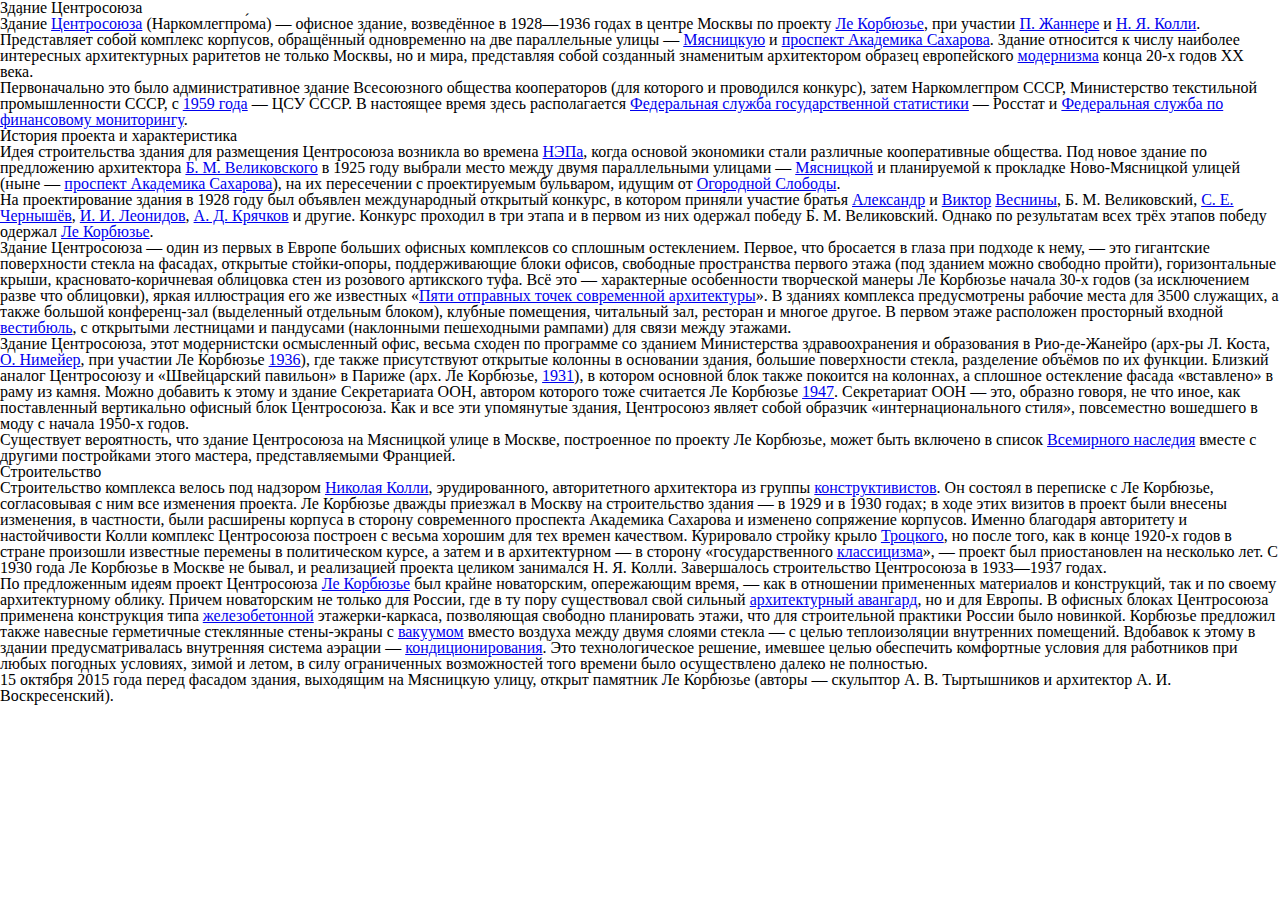
==== centrosouz.html @ 4830a25e "центросоюз" ====
<!DOCTYPE html>
<html>
  <head>
    <meta charset="utf-8">
    <title>Здание Центросоюза</title>
    <link rel="stylesheet" href="reset.css">
  </head>

  <body>
    <h1>Здание Центросоюза</h1>
    <p>Зда́ние <a target="_blank" href="https://ru.wikipedia.org/wiki/%D0%A6%D0%B5%D0%BD%D1%82%D1%80%D0%BE%D1%81%D0%BE%D1%8E%D0%B7">Центросоюза</a> (Наркомлегпро́ма) — офисное здание, возведённое в 1928—1936 годах в центре Москвы по проекту <a target="_blank" href="https://ru.wikipedia.org/wiki/%D0%9B%D0%B5_%D0%9A%D0%BE%D1%80%D0%B1%D1%8E%D0%B7%D1%8C%D0%B5">Ле Корбюзье</a>, при участии <a target="_blank" href="https://ru.wikipedia.org/wiki/%D0%96%D0%B0%D0%BD%D0%BD%D0%B5%D1%80%D0%B5,_%D0%9F%D1%8C%D0%B5%D1%80">П. Жаннере</a> и <a target="_blank" href="https://ru.wikipedia.org/wiki/%D0%9A%D0%BE%D0%BB%D0%BB%D0%B8,_%D0%9D%D0%B8%D0%BA%D0%BE%D0%BB%D0%B0%D0%B9_%D0%94%D0%B6%D0%B5%D0%BC%D1%81%D0%BE%D0%B2%D0%B8%D1%87">Н. Я. Колли</a>. Представляет собой комплекс корпусов, обращённый одновременно на две параллельные улицы — <a target="_blank" href="https://ru.wikipedia.org/wiki/%D0%9C%D1%8F%D1%81%D0%BD%D0%B8%D1%86%D0%BA%D0%B0%D1%8F_%D1%83%D0%BB%D0%B8%D1%86%D0%B0">Мясницкую</a> и <a target="_blank" href="https://ru.wikipedia.org/wiki/%D0%9F%D1%80%D0%BE%D1%81%D0%BF%D0%B5%D0%BA%D1%82_%D0%90%D0%BA%D0%B0%D0%B4%D0%B5%D0%BC%D0%B8%D0%BA%D0%B0_%D0%A1%D0%B0%D1%85%D0%B0%D1%80%D0%BE%D0%B2%D0%B0_(%D0%9C%D0%BE%D1%81%D0%BA%D0%B2%D0%B0)">проспект Академика Сахарова</a>. Здание относится к числу наиболее интересных архитектурных раритетов не только Москвы, но и мира, представляя собой созданный знаменитым архитектором образец европейского <a target="_blank" href="https://ru.wikipedia.org/wiki/%D0%90%D1%80%D1%85%D0%B8%D1%82%D0%B5%D0%BA%D1%82%D1%83%D1%80%D0%BD%D1%8B%D0%B9_%D0%BC%D0%BE%D0%B4%D0%B5%D1%80%D0%BD%D0%B8%D0%B7%D0%BC">модернизма</a> конца 20-х годов XX века.</p>
    <p>Первоначально это было административное здание Всесоюзного общества кооператоров (для которого и проводился конкурс), затем Наркомлегпром СССР, Министерство текстильной промышленности СССР, с <a target="_blank" href="https://ru.wikipedia.org/wiki/1959_%D0%B3%D0%BE%D0%B4">1959 года</a> — ЦСУ СССР. В настоящее время здесь располагается <a target="_blank" href="https://ru.wikipedia.org/wiki/%D0%A4%D0%B5%D0%B4%D0%B5%D1%80%D0%B0%D0%BB%D1%8C%D0%BD%D0%B0%D1%8F_%D1%81%D0%BB%D1%83%D0%B6%D0%B1%D0%B0_%D0%B3%D0%BE%D1%81%D1%83%D0%B4%D0%B0%D1%80%D1%81%D1%82%D0%B2%D0%B5%D0%BD%D0%BD%D0%BE%D0%B9_%D1%81%D1%82%D0%B0%D1%82%D0%B8%D1%81%D1%82%D0%B8%D0%BA%D0%B8">Федеральная служба государственной статистики</a> — Росстат и <a target="_blank" href="https://ru.wikipedia.org/wiki/%D0%A4%D0%B5%D0%B4%D0%B5%D1%80%D0%B0%D0%BB%D1%8C%D0%BD%D0%B0%D1%8F_%D1%81%D0%BB%D1%83%D0%B6%D0%B1%D0%B0_%D0%BF%D0%BE_%D1%84%D0%B8%D0%BD%D0%B0%D0%BD%D1%81%D0%BE%D0%B2%D0%BE%D0%BC%D1%83_%D0%BC%D0%BE%D0%BD%D0%B8%D1%82%D0%BE%D1%80%D0%B8%D0%BD%D0%B3%D1%83">Федеральная служба по финансовому мониторингу</a>.</p>

    <h2>История проекта и характеристика</h2>
    <p>Идея строительства здания для размещения Центросоюза возникла во времена <a target="_blank" href="https://ru.wikipedia.org/wiki/%D0%9D%D0%BE%D0%B2%D0%B0%D1%8F_%D1%8D%D0%BA%D0%BE%D0%BD%D0%BE%D0%BC%D0%B8%D1%87%D0%B5%D1%81%D0%BA%D0%B0%D1%8F_%D0%BF%D0%BE%D0%BB%D0%B8%D1%82%D0%B8%D0%BA%D0%B0">НЭПа</a>, когда основой экономики стали различные кооперативные общества. Под новое здание по предложению архитектора <a target="_blank" href="https://ru.wikipedia.org/wiki/%D0%92%D0%B5%D0%BB%D0%B8%D0%BA%D0%BE%D0%B2%D1%81%D0%BA%D0%B8%D0%B9,_%D0%91%D0%BE%D1%80%D0%B8%D1%81_%D0%9C%D0%B8%D1%85%D0%B0%D0%B9%D0%BB%D0%BE%D0%B2%D0%B8%D1%87">Б. М. Великовского</a> в 1925 году выбрали место между двумя параллельными улицами — <a target="_blank" href="https://ru.wikipedia.org/wiki/%D0%9C%D1%8F%D1%81%D0%BD%D0%B8%D1%86%D0%BA%D0%B0%D1%8F_%D1%83%D0%BB%D0%B8%D1%86%D0%B0">Мясницкой</a> и планируемой к прокладке Ново-Мясницкой улицей (ныне — <a target="_blank" href="https://ru.wikipedia.org/wiki/%D0%9F%D1%80%D0%BE%D1%81%D0%BF%D0%B5%D0%BA%D1%82_%D0%90%D0%BA%D0%B0%D0%B4%D0%B5%D0%BC%D0%B8%D0%BA%D0%B0_%D0%A1%D0%B0%D1%85%D0%B0%D1%80%D0%BE%D0%B2%D0%B0_(%D0%9C%D0%BE%D1%81%D0%BA%D0%B2%D0%B0)">проспект Академика Сахарова</a>), на их пересечении с проектируемым бульваром, идущим от <a target="_blank" href="https://ru.wikipedia.org/wiki/%D0%9F%D0%B5%D1%80%D0%B5%D1%83%D0%BB%D0%BE%D0%BA_%D0%9E%D0%B3%D0%BE%D1%80%D0%BE%D0%B4%D0%BD%D0%B0%D1%8F_%D0%A1%D0%BB%D0%BE%D0%B1%D0%BE%D0%B4%D0%B0">Огородной Слободы</a>.</p>
    <p>На проектирование здания в 1928 году был объявлен международный открытый конкурс, в котором приняли участие братья <a target="_blank" href="https://ru.wikipedia.org/wiki/%D0%92%D0%B5%D1%81%D0%BD%D0%B8%D0%BD,_%D0%90%D0%BB%D0%B5%D0%BA%D1%81%D0%B0%D0%BD%D0%B4%D1%80_%D0%90%D0%BB%D0%B5%D0%BA%D1%81%D0%B0%D0%BD%D0%B4%D1%80%D0%BE%D0%B2%D0%B8%D1%87">Александр</a> и <a target="_blank" href="https://ru.wikipedia.org/wiki/%D0%92%D0%B5%D1%81%D0%BD%D0%B8%D0%BD,_%D0%92%D0%B8%D0%BA%D1%82%D0%BE%D1%80_%D0%90%D0%BB%D0%B5%D0%BA%D1%81%D0%B0%D0%BD%D0%B4%D1%80%D0%BE%D0%B2%D0%B8%D1%87">Виктор</a> <a target="_blank" href="https://ru.wikipedia.org/wiki/%D0%92%D0%B5%D1%81%D0%BD%D0%B8%D0%BD%D1%8B">Веснины</a>, Б. М. Великовский, <a target="_blank" href="https://ru.wikipedia.org/wiki/%D0%A7%D0%B5%D1%80%D0%BD%D1%8B%D1%88%D1%91%D0%B2,_%D0%A1%D0%B5%D1%80%D0%B3%D0%B5%D0%B9_%D0%95%D0%B3%D0%BE%D1%80%D0%BE%D0%B2%D0%B8%D1%87">С. Е. Чернышёв</a>, <a target="_blank" href="https://ru.wikipedia.org/wiki/%D0%9B%D0%B5%D0%BE%D0%BD%D0%B8%D0%B4%D0%BE%D0%B2,_%D0%98%D0%B2%D0%B0%D0%BD_%D0%98%D0%BB%D1%8C%D0%B8%D1%87">И. И. Леонидов</a>, <a target="_blank" href="https://ru.wikipedia.org/wiki/%D0%9A%D1%80%D1%8F%D1%87%D0%BA%D0%BE%D0%B2,_%D0%90%D0%BD%D0%B4%D1%80%D0%B5%D0%B9_%D0%94%D0%BC%D0%B8%D1%82%D1%80%D0%B8%D0%B5%D0%B2%D0%B8%D1%87">А. Д. Крячков</a> и другие. Конкурс проходил в три этапа и в первом из них одержал победу Б. М. Великовский. Однако по результатам всех трёх этапов победу одержал <a target="_blank" href="https://ru.wikipedia.org/wiki/%D0%9B%D0%B5_%D0%9A%D0%BE%D1%80%D0%B1%D1%8E%D0%B7%D1%8C%D0%B5">Ле Корбюзье</a>.</p>
    <p>Здание Центросоюза — один из первых в Европе больших офисных комплексов со сплошным остеклением. Первое, что бросается в глаза при подходе к нему, — это гигантские поверхности стекла на фасадах, открытые стойки-опоры, поддерживающие блоки офисов, свободные пространства первого этажа (под зданием можно свободно пройти), горизонтальные крыши, красновато-коричневая облицовка стен из розового артикского туфа. Всё это — характерные особенности творческой манеры Ле Корбюзье начала 30-х годов (за исключением разве что облицовки), яркая иллюстрация его же известных «<a target="_blank" href="https://ru.wikipedia.org/wiki/%D0%9F%D1%8F%D1%82%D1%8C_%D0%BE%D1%82%D0%BF%D1%80%D0%B0%D0%B2%D0%BD%D1%8B%D1%85_%D1%82%D0%BE%D1%87%D0%B5%D0%BA_%D1%81%D0%BE%D0%B2%D1%80%D0%B5%D0%BC%D0%B5%D0%BD%D0%BD%D0%BE%D0%B9_%D0%B0%D1%80%D1%85%D0%B8%D1%82%D0%B5%D0%BA%D1%82%D1%83%D1%80%D1%8B">Пяти отправных точек современной архитектуры</a>». В зданиях комплекса предусмотрены рабочие места для 3500 служащих, а также большой конференц-зал (выделенный отдельным блоком), клубные помещения, читальный зал, ресторан и многое другое. В первом этаже расположен просторный входной <a target="_blank" href="https://ru.wikipedia.org/wiki/%D0%92%D0%B5%D1%81%D1%82%D0%B8%D0%B1%D1%8E%D0%BB%D1%8C">вестибюль</a>, с открытыми лестницами и пандусами (наклонными пешеходными рампами) для связи между этажами.</p>
    <p>Здание Центросоюза, этот модернистски осмысленный офис, весьма сходен по программе со зданием Министерства здравоохранения и образования в Рио-де-Жанейро (арх-ры Л. Коста, <a target="_blank" href="https://ru.wikipedia.org/wiki/%D0%9D%D0%B8%D0%BC%D0%B5%D0%B9%D0%B5%D1%80,_%D0%9E%D1%81%D0%BA%D0%B0%D1%80">О. Нимейер</a>, при участии Ле Корбюзье <a target="_blank" href="https://ru.wikipedia.org/wiki/1936">1936</a>), где также присутствуют открытые колонны в основании здания, большие поверхности стекла, разделение объёмов по их функции. Близкий аналог Центросоюзу и «Швейцарский павильон» в Париже (арх. Ле Корбюзье, <a target="_blank" href="https://ru.wikipedia.org/wiki/1931">1931</a>), в котором основной блок также покоится на колоннах, а сплошное остекление фасада «вставлено» в раму из камня. Можно добавить к этому и здание Секретариата ООН, автором которого тоже считается Ле Корбюзье <a target="_blank" href="https://ru.wikipedia.org/wiki/1947">1947</a>. Секретариат ООН — это, образно говоря, не что иное, как поставленный вертикально офисный блок Центросоюза. Как и все эти упомянутые здания, Центросоюз являет собой образчик «интернационального стиля», повсеместно вошедшего в моду с начала 1950-х годов. </p>
    <blockquote cite="https://ru.wikipedia.org/wiki/%D0%97%D0%B4%D0%B0%D0%BD%D0%B8%D0%B5_%D0%A6%D0%B5%D0%BD%D1%82%D1%80%D0%BE%D1%81%D0%BE%D1%8E%D0%B7%D0%B0">Существует вероятность, что здание Центросоюза на Мясницкой улице в Москве, построенное по проекту Ле Корбюзье, может быть включено в список <a target="_blank" href="https://ru.wikipedia.org/wiki/%D0%92%D1%81%D0%B5%D0%BC%D0%B8%D1%80%D0%BD%D0%BE%D0%B5_%D0%BD%D0%B0%D1%81%D0%BB%D0%B5%D0%B4%D0%B8%D0%B5">Всемирного наследия</a> вместе с другими постройками этого мастера, представляемыми Францией.</blockquote>

    <h2>Строительство</h2>
    <p>Строительство комплекса велось под надзором <a target="_blank" href="https://ru.wikipedia.org/wiki/%D0%9A%D0%BE%D0%BB%D0%BB%D0%B8,_%D0%9D%D0%B8%D0%BA%D0%BE%D0%BB%D0%B0%D0%B9_%D0%AF%D0%BA%D0%BE%D0%B2%D0%BB%D0%B5%D0%B2%D0%B8%D1%87">Николая Колли</a>, эрудированного, авторитетного архитектора из группы <a target="_blank" href="https://ru.wikipedia.org/wiki/%D0%9A%D0%BE%D0%BD%D1%81%D1%82%D1%80%D1%83%D0%BA%D1%82%D0%B8%D0%B2%D0%B8%D0%B7%D0%BC_(%D0%B8%D1%81%D0%BA%D1%83%D1%81%D1%81%D1%82%D0%B2%D0%BE)">конструктивистов</a>. Он состоял в переписке с Ле Корбюзье, согласовывая с ним все изменения проекта. Ле Корбюзье дважды приезжал в Москву на строительство здания — в 1929 и в 1930 годах; в ходе этих визитов в проект были внесены изменения, в частности, были расширены корпуса в сторону современного проспекта Академика Сахарова и изменено сопряжение корпусов. Именно благодаря авторитету и настойчивости Колли комплекс Центросоюза построен с весьма хорошим для тех времен качеством. Курировало стройку крыло <a target="_blank" href="https://ru.wikipedia.org/wiki/%D0%A2%D1%80%D0%BE%D1%86%D0%BA%D0%B8%D0%B9,_%D0%9B%D0%B5%D0%B2">Троцкого</a>, но после того, как в конце 1920-х годов в стране произошли известные перемены в политическом курсе, а затем и в архитектурном — в сторону «государственного <a target="_blank" href="https://ru.wikipedia.org/wiki/%D0%9A%D0%BB%D0%B0%D1%81%D1%81%D0%B8%D1%86%D0%B8%D0%B7%D0%BC">классицизма</a>», — проект был приостановлен на несколько лет. С 1930 года Ле Корбюзье в Москве не бывал, и реализацией проекта целиком занимался Н. Я. Колли. Завершалось строительство Центросоюза в 1933—1937 годах.</p>
    <p>По предложенным идеям проект Центросоюза <a target="_blank" href="https://ru.wikipedia.org/wiki/%D0%9B%D0%B5_%D0%9A%D0%BE%D1%80%D0%B1%D1%8E%D0%B7%D1%8C%D0%B5">Ле Корбюзье</a> был крайне новаторским, опережающим время, — как в отношении примененных материалов и конструкций, так и по своему архитектурному облику. Причем новаторским не только для России, где в ту пору существовал свой сильный <a target="_blank" href="https://ru.wikipedia.org/wiki/%D0%9A%D0%BE%D0%BD%D1%81%D1%82%D1%80%D1%83%D0%BA%D1%82%D0%B8%D0%B2%D0%B8%D0%B7%D0%BC_(%D0%B8%D1%81%D0%BA%D1%83%D1%81%D1%81%D1%82%D0%B2%D0%BE)">архитектурный авангард</a>, но и для Европы. В офисных блоках Центросоюза применена конструкция типа <a target="_blank" href="https://ru.wikipedia.org/wiki/%D0%96%D0%B5%D0%BB%D0%B5%D0%B7%D0%BE%D0%B1%D0%B5%D1%82%D0%BE%D0%BD">железобетонной</a> этажерки-каркаса, позволяющая свободно планировать этажи, что для строительной практики России было новинкой. Корбюзье предложил также навесные герметичные стеклянные стены-экраны с <a target="_blank" href="https://ru.wikipedia.org/wiki/%D0%92%D0%B0%D0%BA%D1%83%D1%83%D0%BC">вакуумом</a> вместо воздуха между двумя слоями стекла — с целью теплоизоляции внутренних помещений. Вдобавок к этому в здании предусматривалась внутренняя система аэрации — <a target="_blank" href="https://ru.wikipedia.org/wiki/%D0%9A%D0%BE%D0%BD%D0%B4%D0%B8%D1%86%D0%B8%D0%BE%D0%BD%D0%B8%D1%80%D0%BE%D0%B2%D0%B0%D0%BD%D0%B8%D0%B5">кондиционирования</a>. Это технологическое решение, имевшее целью обеспечить комфортные условия для работников при любых погодных условиях, зимой и летом, в силу ограниченных возможностей того времени было осуществлено далеко не полностью.</p>
    <p>15 октября 2015 года перед фасадом здания, выходящим на Мясницкую улицу, открыт памятник Ле Корбюзье (авторы — скульптор А. В. Тыртышников и архитектор А. И. Воскресенский).</p>
  </body>
</html>
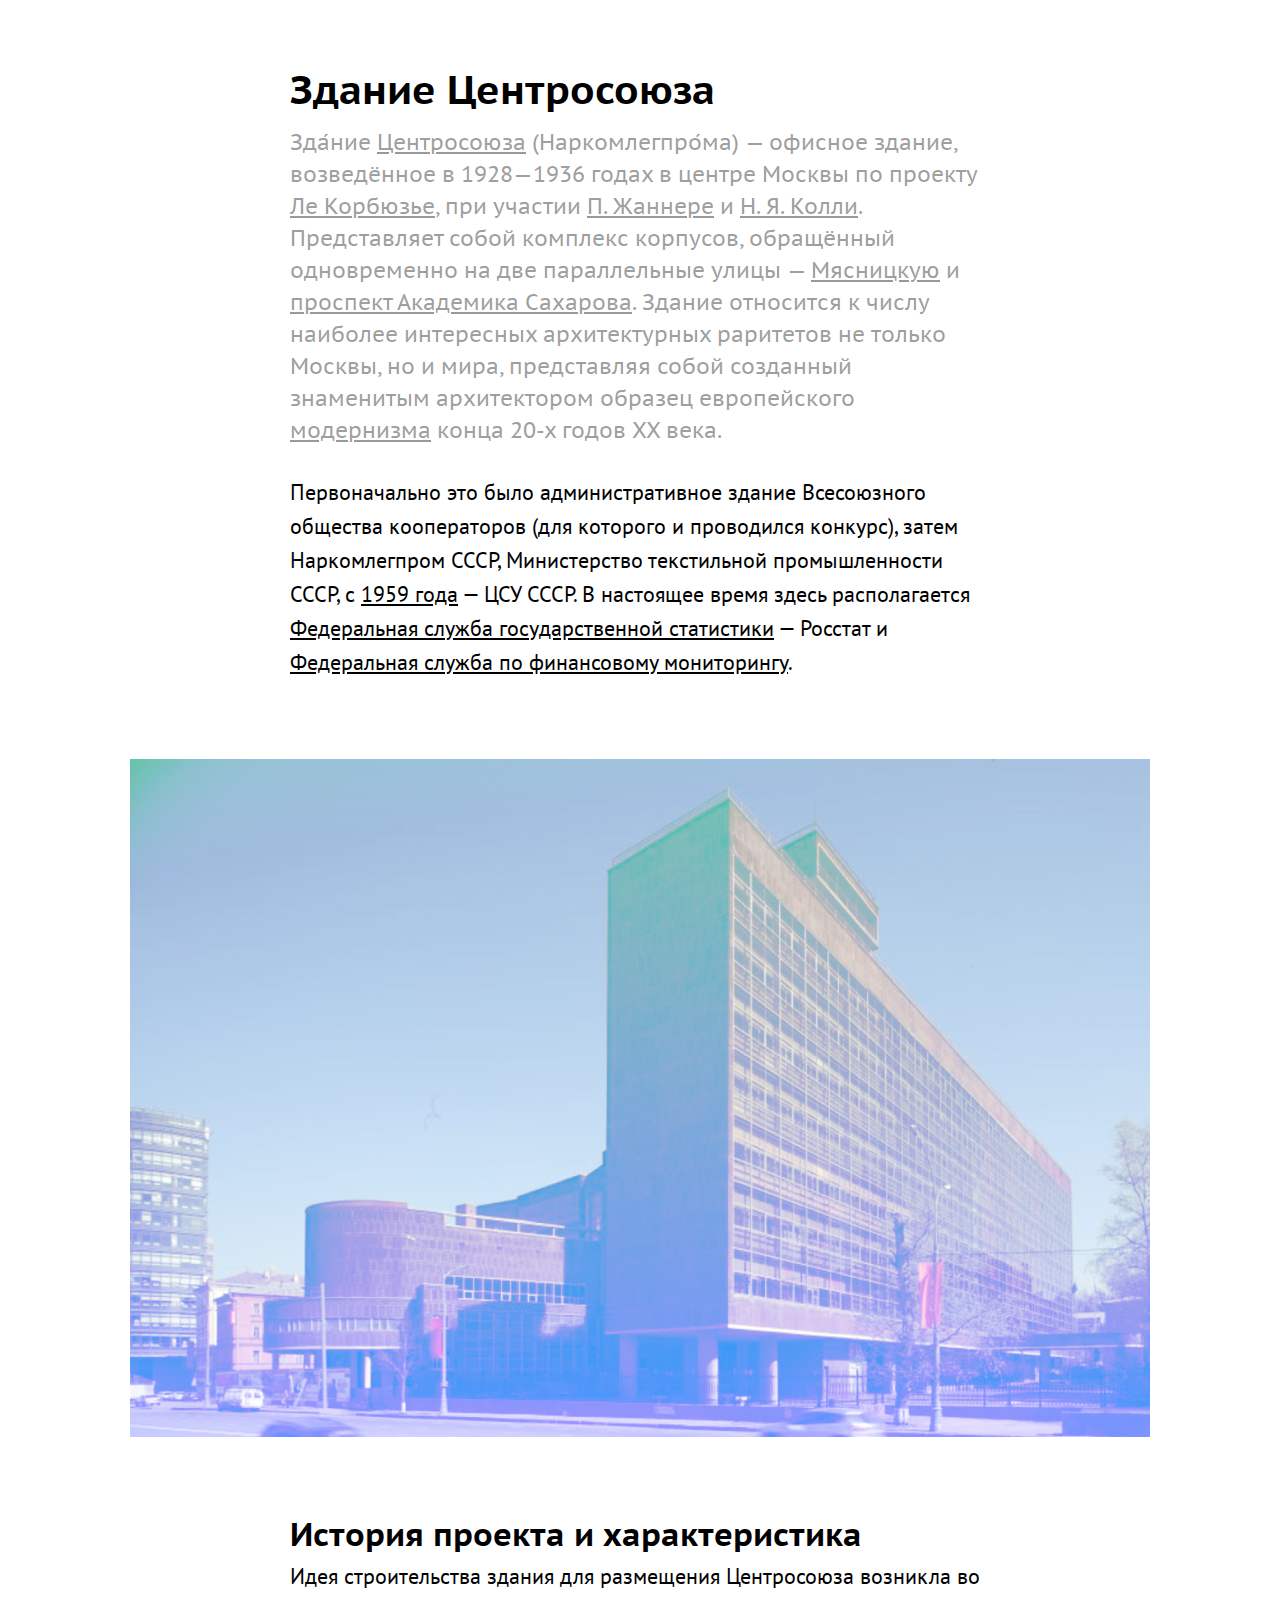
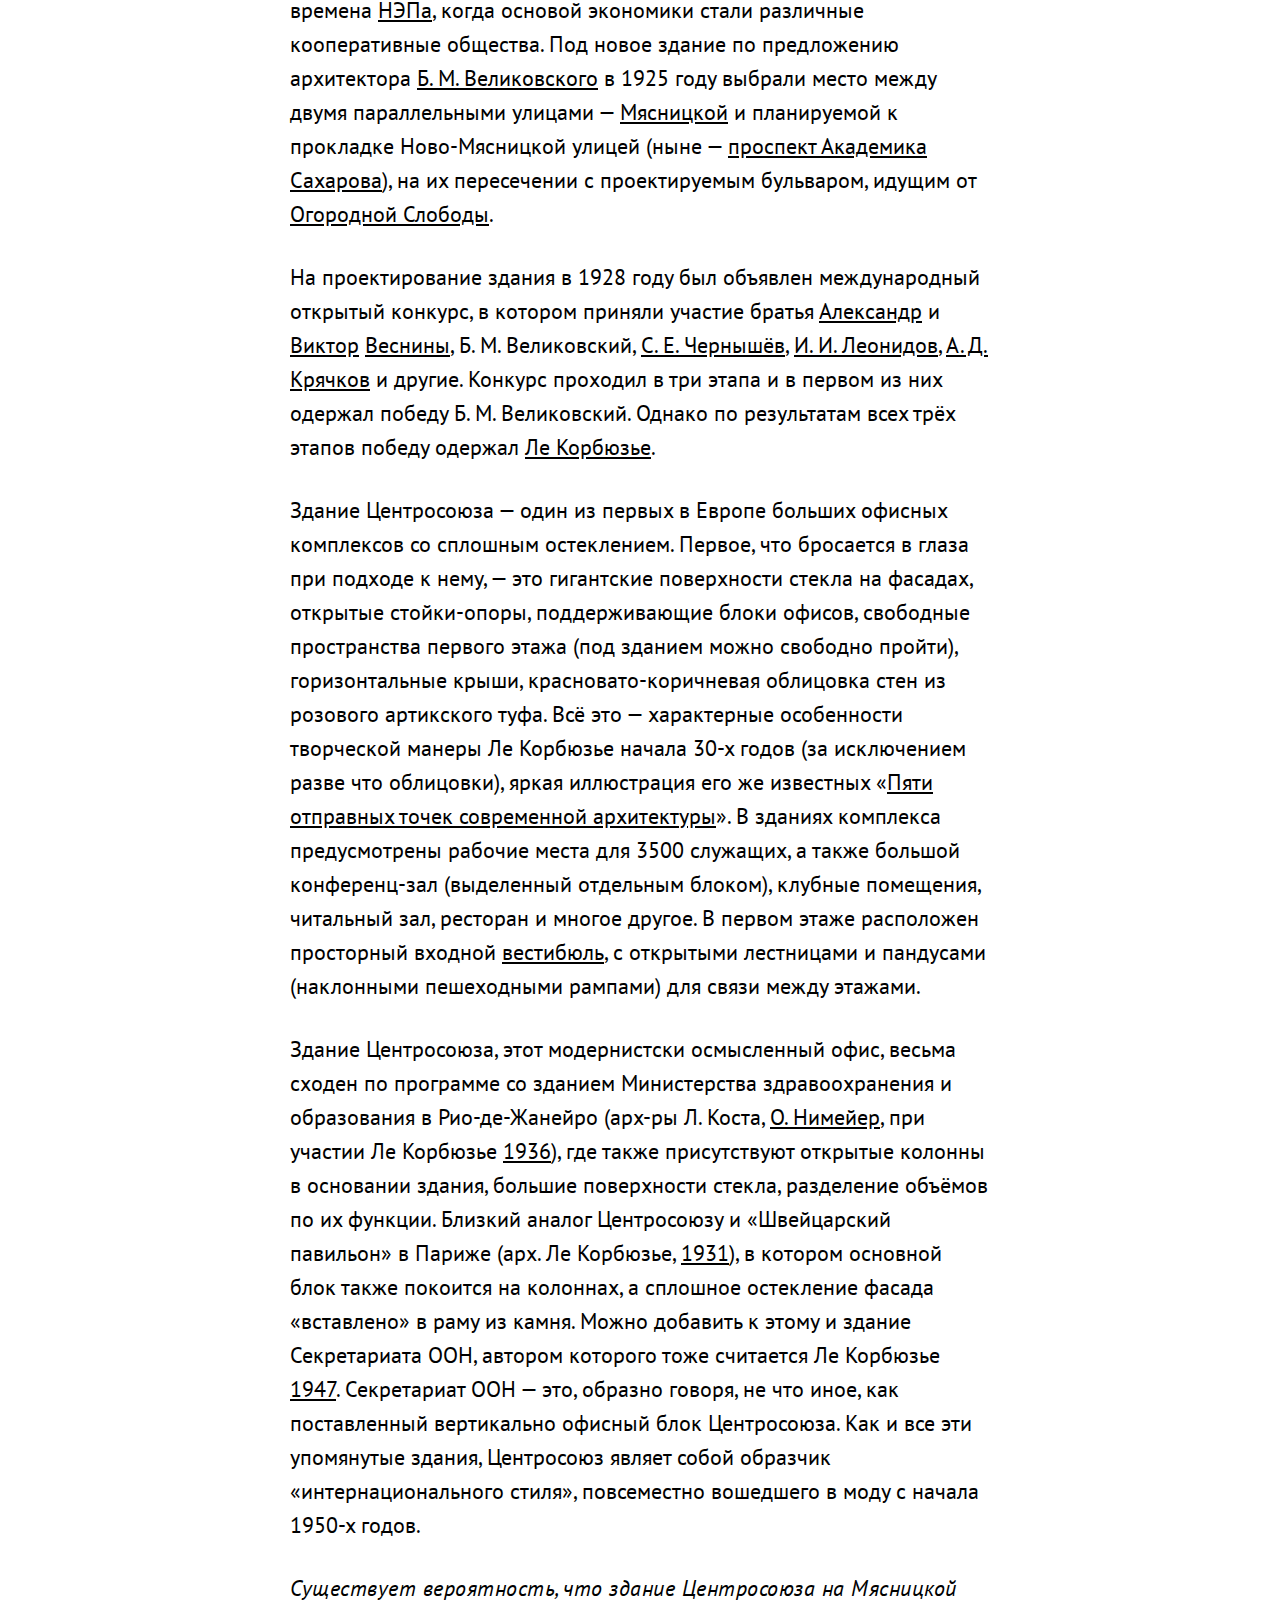
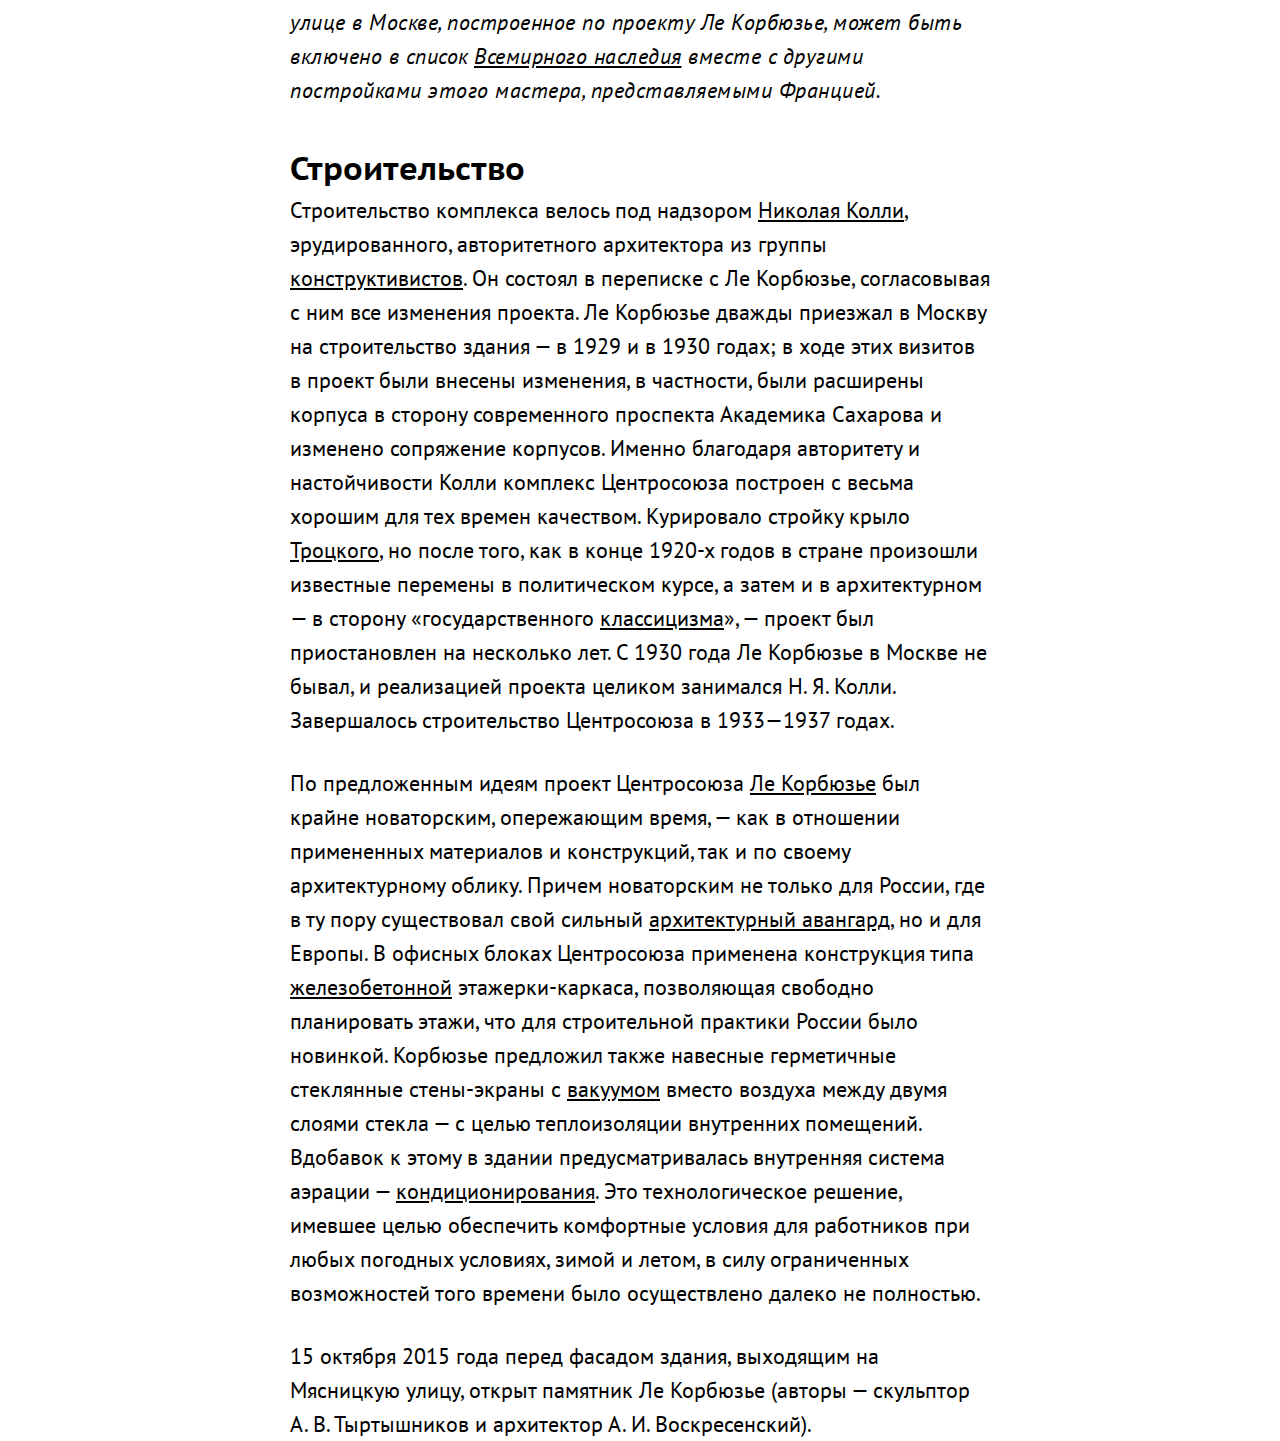
==== commit 22125d88: "layout, stylesheets" ====
--- a/centrosouz.html
+++ b/centrosouz.html
@@ -3,13 +3,15 @@
   <head>
     <meta charset="utf-8">
     <title>Здание Центросоюза</title>
-    <link rel="stylesheet" href="reset.css">
+    <link rel="stylesheet" href="stylesheets/style.css">
   </head>
 
   <body>
     <h1>Здание Центросоюза</h1>
     <p>Зда́ние <a target="_blank" href="https://ru.wikipedia.org/wiki/%D0%A6%D0%B5%D0%BD%D1%82%D1%80%D0%BE%D1%81%D0%BE%D1%8E%D0%B7">Центросоюза</a> (Наркомлегпро́ма) — офисное здание, возведённое в 1928—1936 годах в центре Москвы по проекту <a target="_blank" href="https://ru.wikipedia.org/wiki/%D0%9B%D0%B5_%D0%9A%D0%BE%D1%80%D0%B1%D1%8E%D0%B7%D1%8C%D0%B5">Ле Корбюзье</a>, при участии <a target="_blank" href="https://ru.wikipedia.org/wiki/%D0%96%D0%B0%D0%BD%D0%BD%D0%B5%D1%80%D0%B5,_%D0%9F%D1%8C%D0%B5%D1%80">П. Жаннере</a> и <a target="_blank" href="https://ru.wikipedia.org/wiki/%D0%9A%D0%BE%D0%BB%D0%BB%D0%B8,_%D0%9D%D0%B8%D0%BA%D0%BE%D0%BB%D0%B0%D0%B9_%D0%94%D0%B6%D0%B5%D0%BC%D1%81%D0%BE%D0%B2%D0%B8%D1%87">Н. Я. Колли</a>. Представляет собой комплекс корпусов, обращённый одновременно на две параллельные улицы — <a target="_blank" href="https://ru.wikipedia.org/wiki/%D0%9C%D1%8F%D1%81%D0%BD%D0%B8%D1%86%D0%BA%D0%B0%D1%8F_%D1%83%D0%BB%D0%B8%D1%86%D0%B0">Мясницкую</a> и <a target="_blank" href="https://ru.wikipedia.org/wiki/%D0%9F%D1%80%D0%BE%D1%81%D0%BF%D0%B5%D0%BA%D1%82_%D0%90%D0%BA%D0%B0%D0%B4%D0%B5%D0%BC%D0%B8%D0%BA%D0%B0_%D0%A1%D0%B0%D1%85%D0%B0%D1%80%D0%BE%D0%B2%D0%B0_(%D0%9C%D0%BE%D1%81%D0%BA%D0%B2%D0%B0)">проспект Академика Сахарова</a>. Здание относится к числу наиболее интересных архитектурных раритетов не только Москвы, но и мира, представляя собой созданный знаменитым архитектором образец европейского <a target="_blank" href="https://ru.wikipedia.org/wiki/%D0%90%D1%80%D1%85%D0%B8%D1%82%D0%B5%D0%BA%D1%82%D1%83%D1%80%D0%BD%D1%8B%D0%B9_%D0%BC%D0%BE%D0%B4%D0%B5%D1%80%D0%BD%D0%B8%D0%B7%D0%BC">модернизма</a> конца 20-х годов XX века.</p>
     <p>Первоначально это было административное здание Всесоюзного общества кооператоров (для которого и проводился конкурс), затем Наркомлегпром СССР, Министерство текстильной промышленности СССР, с <a target="_blank" href="https://ru.wikipedia.org/wiki/1959_%D0%B3%D0%BE%D0%B4">1959 года</a> — ЦСУ СССР. В настоящее время здесь располагается <a target="_blank" href="https://ru.wikipedia.org/wiki/%D0%A4%D0%B5%D0%B4%D0%B5%D1%80%D0%B0%D0%BB%D1%8C%D0%BD%D0%B0%D1%8F_%D1%81%D0%BB%D1%83%D0%B6%D0%B1%D0%B0_%D0%B3%D0%BE%D1%81%D1%83%D0%B4%D0%B0%D1%80%D1%81%D1%82%D0%B2%D0%B5%D0%BD%D0%BD%D0%BE%D0%B9_%D1%81%D1%82%D0%B0%D1%82%D0%B8%D1%81%D1%82%D0%B8%D0%BA%D0%B8">Федеральная служба государственной статистики</a> — Росстат и <a target="_blank" href="https://ru.wikipedia.org/wiki/%D0%A4%D0%B5%D0%B4%D0%B5%D1%80%D0%B0%D0%BB%D1%8C%D0%BD%D0%B0%D1%8F_%D1%81%D0%BB%D1%83%D0%B6%D0%B1%D0%B0_%D0%BF%D0%BE_%D1%84%D0%B8%D0%BD%D0%B0%D0%BD%D1%81%D0%BE%D0%B2%D0%BE%D0%BC%D1%83_%D0%BC%D0%BE%D0%BD%D0%B8%D1%82%D0%BE%D1%80%D0%B8%D0%BD%D0%B3%D1%83">Федеральная служба по финансовому мониторингу</a>.</p>
+
+    <img src="images/centrosouz.jpg" alt="Здание Центросоюза">
 
     <h2>История проекта и характеристика</h2>
     <p>Идея строительства здания для размещения Центросоюза возникла во времена <a target="_blank" href="https://ru.wikipedia.org/wiki/%D0%9D%D0%BE%D0%B2%D0%B0%D1%8F_%D1%8D%D0%BA%D0%BE%D0%BD%D0%BE%D0%BC%D0%B8%D1%87%D0%B5%D1%81%D0%BA%D0%B0%D1%8F_%D0%BF%D0%BE%D0%BB%D0%B8%D1%82%D0%B8%D0%BA%D0%B0">НЭПа</a>, когда основой экономики стали различные кооперативные общества. Под новое здание по предложению архитектора <a target="_blank" href="https://ru.wikipedia.org/wiki/%D0%92%D0%B5%D0%BB%D0%B8%D0%BA%D0%BE%D0%B2%D1%81%D0%BA%D0%B8%D0%B9,_%D0%91%D0%BE%D1%80%D0%B8%D1%81_%D0%9C%D0%B8%D1%85%D0%B0%D0%B9%D0%BB%D0%BE%D0%B2%D0%B8%D1%87">Б. М. Великовского</a> в 1925 году выбрали место между двумя параллельными улицами — <a target="_blank" href="https://ru.wikipedia.org/wiki/%D0%9C%D1%8F%D1%81%D0%BD%D0%B8%D1%86%D0%BA%D0%B0%D1%8F_%D1%83%D0%BB%D0%B8%D1%86%D0%B0">Мясницкой</a> и планируемой к прокладке Ново-Мясницкой улицей (ныне — <a target="_blank" href="https://ru.wikipedia.org/wiki/%D0%9F%D1%80%D0%BE%D1%81%D0%BF%D0%B5%D0%BA%D1%82_%D0%90%D0%BA%D0%B0%D0%B4%D0%B5%D0%BC%D0%B8%D0%BA%D0%B0_%D0%A1%D0%B0%D1%85%D0%B0%D1%80%D0%BE%D0%B2%D0%B0_(%D0%9C%D0%BE%D1%81%D0%BA%D0%B2%D0%B0)">проспект Академика Сахарова</a>), на их пересечении с проектируемым бульваром, идущим от <a target="_blank" href="https://ru.wikipedia.org/wiki/%D0%9F%D0%B5%D1%80%D0%B5%D1%83%D0%BB%D0%BE%D0%BA_%D0%9E%D0%B3%D0%BE%D1%80%D0%BE%D0%B4%D0%BD%D0%B0%D1%8F_%D0%A1%D0%BB%D0%BE%D0%B1%D0%BE%D0%B4%D0%B0">Огородной Слободы</a>.</p>
--- a/stylesheets/style.css
+++ b/stylesheets/style.css
@@ -0,0 +1,3 @@
+@import "reset.css";
+@import "https://fonts.googleapis.com/css?family=PT+Sans+Caption:400,700|PT+Sans:400,400i,700,700i&subset=cyrillic";
+@import "layout.css";
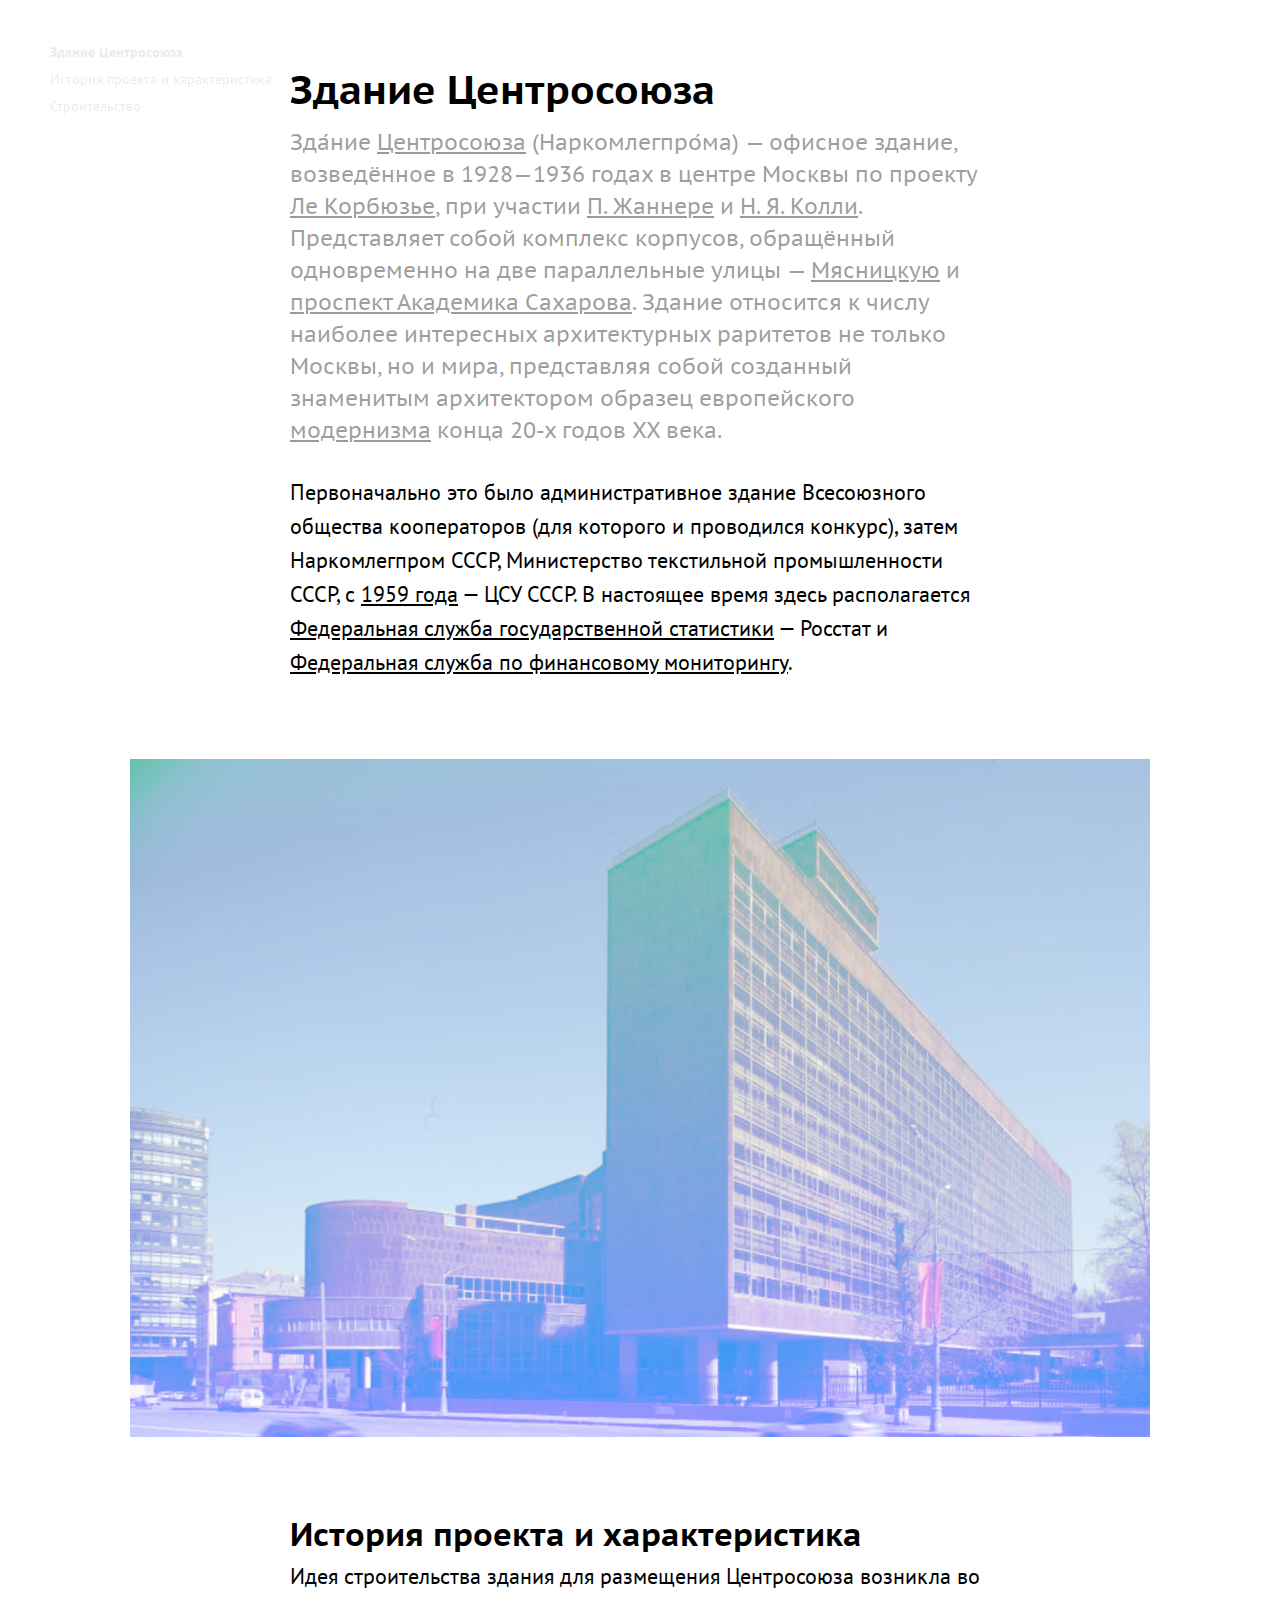
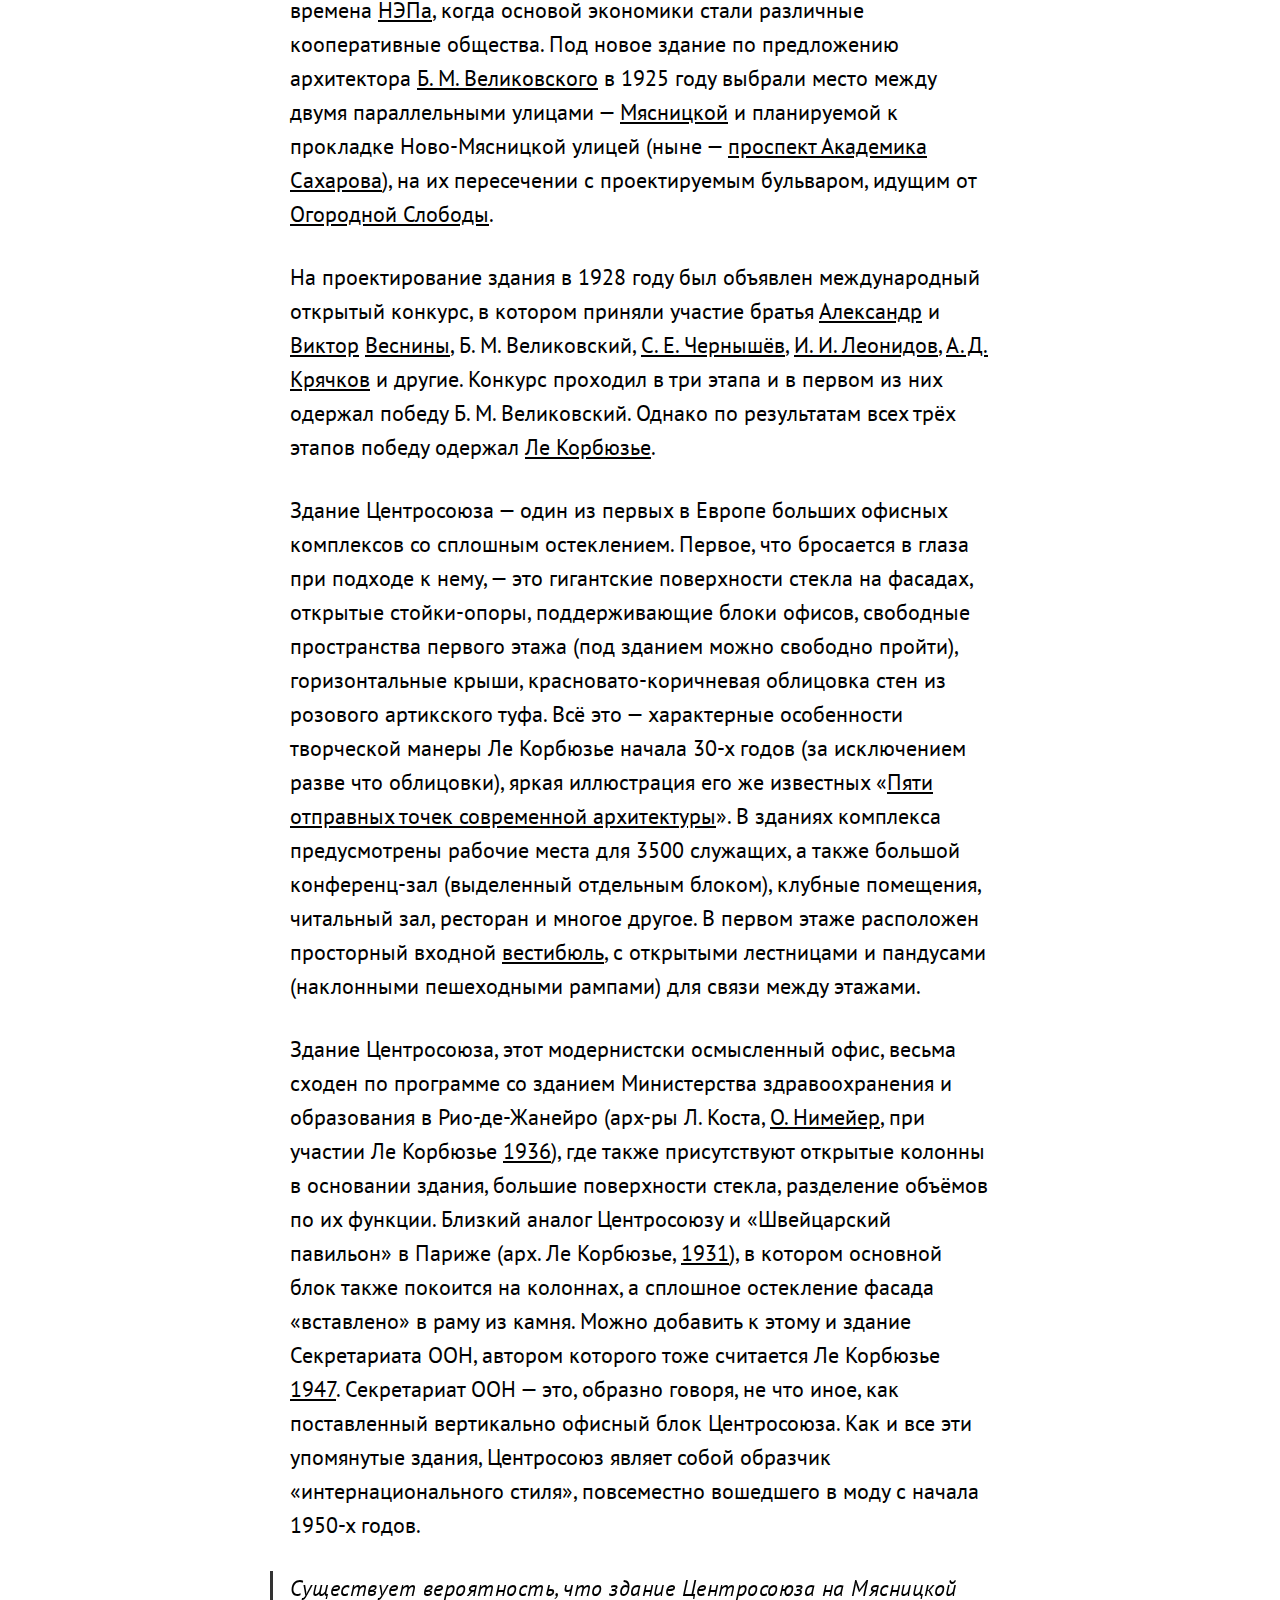
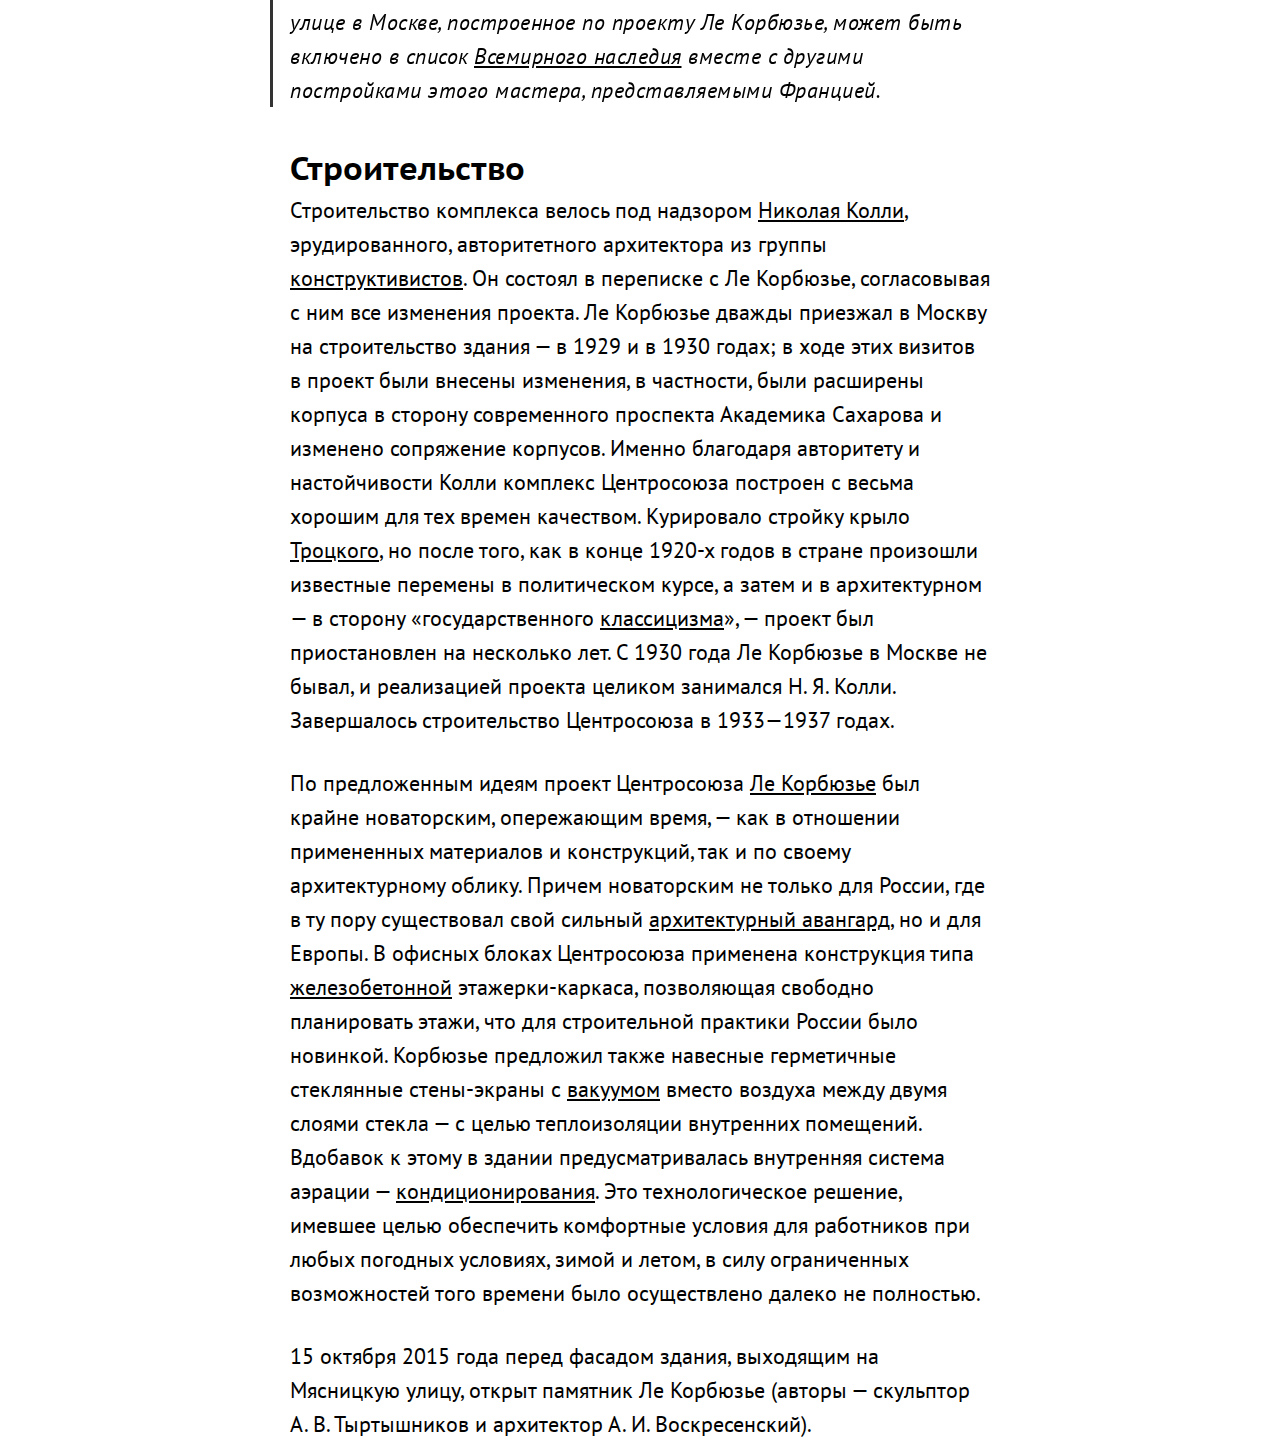
==== commit a0818b06: "menubar" ====
--- a/centrosouz.html
+++ b/centrosouz.html
@@ -4,25 +4,45 @@
     <meta charset="utf-8">
     <title>Здание Центросоюза</title>
     <link rel="stylesheet" href="stylesheets/style.css">
+    <script src="javascripts/jquery-3.1.1.js" charset="utf-8"></script>
+    <script src="javascripts/sidebar.js" charset="utf-8"></script>
   </head>
 
   <body>
-    <h1>Здание Центросоюза</h1>
-    <p>Зда́ние <a target="_blank" href="https://ru.wikipedia.org/wiki/%D0%A6%D0%B5%D0%BD%D1%82%D1%80%D0%BE%D1%81%D0%BE%D1%8E%D0%B7">Центросоюза</a> (Наркомлегпро́ма) — офисное здание, возведённое в 1928—1936 годах в центре Москвы по проекту <a target="_blank" href="https://ru.wikipedia.org/wiki/%D0%9B%D0%B5_%D0%9A%D0%BE%D1%80%D0%B1%D1%8E%D0%B7%D1%8C%D0%B5">Ле Корбюзье</a>, при участии <a target="_blank" href="https://ru.wikipedia.org/wiki/%D0%96%D0%B0%D0%BD%D0%BD%D0%B5%D1%80%D0%B5,_%D0%9F%D1%8C%D0%B5%D1%80">П. Жаннере</a> и <a target="_blank" href="https://ru.wikipedia.org/wiki/%D0%9A%D0%BE%D0%BB%D0%BB%D0%B8,_%D0%9D%D0%B8%D0%BA%D0%BE%D0%BB%D0%B0%D0%B9_%D0%94%D0%B6%D0%B5%D0%BC%D1%81%D0%BE%D0%B2%D0%B8%D1%87">Н. Я. Колли</a>. Представляет собой комплекс корпусов, обращённый одновременно на две параллельные улицы — <a target="_blank" href="https://ru.wikipedia.org/wiki/%D0%9C%D1%8F%D1%81%D0%BD%D0%B8%D1%86%D0%BA%D0%B0%D1%8F_%D1%83%D0%BB%D0%B8%D1%86%D0%B0">Мясницкую</a> и <a target="_blank" href="https://ru.wikipedia.org/wiki/%D0%9F%D1%80%D0%BE%D1%81%D0%BF%D0%B5%D0%BA%D1%82_%D0%90%D0%BA%D0%B0%D0%B4%D0%B5%D0%BC%D0%B8%D0%BA%D0%B0_%D0%A1%D0%B0%D1%85%D0%B0%D1%80%D0%BE%D0%B2%D0%B0_(%D0%9C%D0%BE%D1%81%D0%BA%D0%B2%D0%B0)">проспект Академика Сахарова</a>. Здание относится к числу наиболее интересных архитектурных раритетов не только Москвы, но и мира, представляя собой созданный знаменитым архитектором образец европейского <a target="_blank" href="https://ru.wikipedia.org/wiki/%D0%90%D1%80%D1%85%D0%B8%D1%82%D0%B5%D0%BA%D1%82%D1%83%D1%80%D0%BD%D1%8B%D0%B9_%D0%BC%D0%BE%D0%B4%D0%B5%D1%80%D0%BD%D0%B8%D0%B7%D0%BC">модернизма</a> конца 20-х годов XX века.</p>
-    <p>Первоначально это было административное здание Всесоюзного общества кооператоров (для которого и проводился конкурс), затем Наркомлегпром СССР, Министерство текстильной промышленности СССР, с <a target="_blank" href="https://ru.wikipedia.org/wiki/1959_%D0%B3%D0%BE%D0%B4">1959 года</a> — ЦСУ СССР. В настоящее время здесь располагается <a target="_blank" href="https://ru.wikipedia.org/wiki/%D0%A4%D0%B5%D0%B4%D0%B5%D1%80%D0%B0%D0%BB%D1%8C%D0%BD%D0%B0%D1%8F_%D1%81%D0%BB%D1%83%D0%B6%D0%B1%D0%B0_%D0%B3%D0%BE%D1%81%D1%83%D0%B4%D0%B0%D1%80%D1%81%D1%82%D0%B2%D0%B5%D0%BD%D0%BD%D0%BE%D0%B9_%D1%81%D1%82%D0%B0%D1%82%D0%B8%D1%81%D1%82%D0%B8%D0%BA%D0%B8">Федеральная служба государственной статистики</a> — Росстат и <a target="_blank" href="https://ru.wikipedia.org/wiki/%D0%A4%D0%B5%D0%B4%D0%B5%D1%80%D0%B0%D0%BB%D1%8C%D0%BD%D0%B0%D1%8F_%D1%81%D0%BB%D1%83%D0%B6%D0%B1%D0%B0_%D0%BF%D0%BE_%D1%84%D0%B8%D0%BD%D0%B0%D0%BD%D1%81%D0%BE%D0%B2%D0%BE%D0%BC%D1%83_%D0%BC%D0%BE%D0%BD%D0%B8%D1%82%D0%BE%D1%80%D0%B8%D0%BD%D0%B3%D1%83">Федеральная служба по финансовому мониторингу</a>.</p>
+    <nav class="sidebar">
+      <ul>
+        <li>
+          <a href="#s1">Здание Центросоюза</a>
+        </li>
 
-    <img src="images/centrosouz.jpg" alt="Здание Центросоюза">
+        <li>
+          <a href="#s2">История проекта и характеристика</a>
+        </li>
 
-    <h2>История проекта и характеристика</h2>
-    <p>Идея строительства здания для размещения Центросоюза возникла во времена <a target="_blank" href="https://ru.wikipedia.org/wiki/%D0%9D%D0%BE%D0%B2%D0%B0%D1%8F_%D1%8D%D0%BA%D0%BE%D0%BD%D0%BE%D0%BC%D0%B8%D1%87%D0%B5%D1%81%D0%BA%D0%B0%D1%8F_%D0%BF%D0%BE%D0%BB%D0%B8%D1%82%D0%B8%D0%BA%D0%B0">НЭПа</a>, когда основой экономики стали различные кооперативные общества. Под новое здание по предложению архитектора <a target="_blank" href="https://ru.wikipedia.org/wiki/%D0%92%D0%B5%D0%BB%D0%B8%D0%BA%D0%BE%D0%B2%D1%81%D0%BA%D0%B8%D0%B9,_%D0%91%D0%BE%D1%80%D0%B8%D1%81_%D0%9C%D0%B8%D1%85%D0%B0%D0%B9%D0%BB%D0%BE%D0%B2%D0%B8%D1%87">Б. М. Великовского</a> в 1925 году выбрали место между двумя параллельными улицами — <a target="_blank" href="https://ru.wikipedia.org/wiki/%D0%9C%D1%8F%D1%81%D0%BD%D0%B8%D1%86%D0%BA%D0%B0%D1%8F_%D1%83%D0%BB%D0%B8%D1%86%D0%B0">Мясницкой</a> и планируемой к прокладке Ново-Мясницкой улицей (ныне — <a target="_blank" href="https://ru.wikipedia.org/wiki/%D0%9F%D1%80%D0%BE%D1%81%D0%BF%D0%B5%D0%BA%D1%82_%D0%90%D0%BA%D0%B0%D0%B4%D0%B5%D0%BC%D0%B8%D0%BA%D0%B0_%D0%A1%D0%B0%D1%85%D0%B0%D1%80%D0%BE%D0%B2%D0%B0_(%D0%9C%D0%BE%D1%81%D0%BA%D0%B2%D0%B0)">проспект Академика Сахарова</a>), на их пересечении с проектируемым бульваром, идущим от <a target="_blank" href="https://ru.wikipedia.org/wiki/%D0%9F%D0%B5%D1%80%D0%B5%D1%83%D0%BB%D0%BE%D0%BA_%D0%9E%D0%B3%D0%BE%D1%80%D0%BE%D0%B4%D0%BD%D0%B0%D1%8F_%D0%A1%D0%BB%D0%BE%D0%B1%D0%BE%D0%B4%D0%B0">Огородной Слободы</a>.</p>
-    <p>На проектирование здания в 1928 году был объявлен международный открытый конкурс, в котором приняли участие братья <a target="_blank" href="https://ru.wikipedia.org/wiki/%D0%92%D0%B5%D1%81%D0%BD%D0%B8%D0%BD,_%D0%90%D0%BB%D0%B5%D0%BA%D1%81%D0%B0%D0%BD%D0%B4%D1%80_%D0%90%D0%BB%D0%B5%D0%BA%D1%81%D0%B0%D0%BD%D0%B4%D1%80%D0%BE%D0%B2%D0%B8%D1%87">Александр</a> и <a target="_blank" href="https://ru.wikipedia.org/wiki/%D0%92%D0%B5%D1%81%D0%BD%D0%B8%D0%BD,_%D0%92%D0%B8%D0%BA%D1%82%D0%BE%D1%80_%D0%90%D0%BB%D0%B5%D0%BA%D1%81%D0%B0%D0%BD%D0%B4%D1%80%D0%BE%D0%B2%D0%B8%D1%87">Виктор</a> <a target="_blank" href="https://ru.wikipedia.org/wiki/%D0%92%D0%B5%D1%81%D0%BD%D0%B8%D0%BD%D1%8B">Веснины</a>, Б. М. Великовский, <a target="_blank" href="https://ru.wikipedia.org/wiki/%D0%A7%D0%B5%D1%80%D0%BD%D1%8B%D1%88%D1%91%D0%B2,_%D0%A1%D0%B5%D1%80%D0%B3%D0%B5%D0%B9_%D0%95%D0%B3%D0%BE%D1%80%D0%BE%D0%B2%D0%B8%D1%87">С. Е. Чернышёв</a>, <a target="_blank" href="https://ru.wikipedia.org/wiki/%D0%9B%D0%B5%D0%BE%D0%BD%D0%B8%D0%B4%D0%BE%D0%B2,_%D0%98%D0%B2%D0%B0%D0%BD_%D0%98%D0%BB%D1%8C%D0%B8%D1%87">И. И. Леонидов</a>, <a target="_blank" href="https://ru.wikipedia.org/wiki/%D0%9A%D1%80%D1%8F%D1%87%D0%BA%D0%BE%D0%B2,_%D0%90%D0%BD%D0%B4%D1%80%D0%B5%D0%B9_%D0%94%D0%BC%D0%B8%D1%82%D1%80%D0%B8%D0%B5%D0%B2%D0%B8%D1%87">А. Д. Крячков</a> и другие. Конкурс проходил в три этапа и в первом из них одержал победу Б. М. Великовский. Однако по результатам всех трёх этапов победу одержал <a target="_blank" href="https://ru.wikipedia.org/wiki/%D0%9B%D0%B5_%D0%9A%D0%BE%D1%80%D0%B1%D1%8E%D0%B7%D1%8C%D0%B5">Ле Корбюзье</a>.</p>
-    <p>Здание Центросоюза — один из первых в Европе больших офисных комплексов со сплошным остеклением. Первое, что бросается в глаза при подходе к нему, — это гигантские поверхности стекла на фасадах, открытые стойки-опоры, поддерживающие блоки офисов, свободные пространства первого этажа (под зданием можно свободно пройти), горизонтальные крыши, красновато-коричневая облицовка стен из розового артикского туфа. Всё это — характерные особенности творческой манеры Ле Корбюзье начала 30-х годов (за исключением разве что облицовки), яркая иллюстрация его же известных «<a target="_blank" href="https://ru.wikipedia.org/wiki/%D0%9F%D1%8F%D1%82%D1%8C_%D0%BE%D1%82%D0%BF%D1%80%D0%B0%D0%B2%D0%BD%D1%8B%D1%85_%D1%82%D0%BE%D1%87%D0%B5%D0%BA_%D1%81%D0%BE%D0%B2%D1%80%D0%B5%D0%BC%D0%B5%D0%BD%D0%BD%D0%BE%D0%B9_%D0%B0%D1%80%D1%85%D0%B8%D1%82%D0%B5%D0%BA%D1%82%D1%83%D1%80%D1%8B">Пяти отправных точек современной архитектуры</a>». В зданиях комплекса предусмотрены рабочие места для 3500 служащих, а также большой конференц-зал (выделенный отдельным блоком), клубные помещения, читальный зал, ресторан и многое другое. В первом этаже расположен просторный входной <a target="_blank" href="https://ru.wikipedia.org/wiki/%D0%92%D0%B5%D1%81%D1%82%D0%B8%D0%B1%D1%8E%D0%BB%D1%8C">вестибюль</a>, с открытыми лестницами и пандусами (наклонными пешеходными рампами) для связи между этажами.</p>
-    <p>Здание Центросоюза, этот модернистски осмысленный офис, весьма сходен по программе со зданием Министерства здравоохранения и образования в Рио-де-Жанейро (арх-ры Л. Коста, <a target="_blank" href="https://ru.wikipedia.org/wiki/%D0%9D%D0%B8%D0%BC%D0%B5%D0%B9%D0%B5%D1%80,_%D0%9E%D1%81%D0%BA%D0%B0%D1%80">О. Нимейер</a>, при участии Ле Корбюзье <a target="_blank" href="https://ru.wikipedia.org/wiki/1936">1936</a>), где также присутствуют открытые колонны в основании здания, большие поверхности стекла, разделение объёмов по их функции. Близкий аналог Центросоюзу и «Швейцарский павильон» в Париже (арх. Ле Корбюзье, <a target="_blank" href="https://ru.wikipedia.org/wiki/1931">1931</a>), в котором основной блок также покоится на колоннах, а сплошное остекление фасада «вставлено» в раму из камня. Можно добавить к этому и здание Секретариата ООН, автором которого тоже считается Ле Корбюзье <a target="_blank" href="https://ru.wikipedia.org/wiki/1947">1947</a>. Секретариат ООН — это, образно говоря, не что иное, как поставленный вертикально офисный блок Центросоюза. Как и все эти упомянутые здания, Центросоюз являет собой образчик «интернационального стиля», повсеместно вошедшего в моду с начала 1950-х годов. </p>
-    <blockquote cite="https://ru.wikipedia.org/wiki/%D0%97%D0%B4%D0%B0%D0%BD%D0%B8%D0%B5_%D0%A6%D0%B5%D0%BD%D1%82%D1%80%D0%BE%D1%81%D0%BE%D1%8E%D0%B7%D0%B0">Существует вероятность, что здание Центросоюза на Мясницкой улице в Москве, построенное по проекту Ле Корбюзье, может быть включено в список <a target="_blank" href="https://ru.wikipedia.org/wiki/%D0%92%D1%81%D0%B5%D0%BC%D0%B8%D1%80%D0%BD%D0%BE%D0%B5_%D0%BD%D0%B0%D1%81%D0%BB%D0%B5%D0%B4%D0%B8%D0%B5">Всемирного наследия</a> вместе с другими постройками этого мастера, представляемыми Францией.</blockquote>
+        <li>
+          <a href="#s3">Строительство</a>
+        </li>
+      </ul>
+    </nav>
 
-    <h2>Строительство</h2>
-    <p>Строительство комплекса велось под надзором <a target="_blank" href="https://ru.wikipedia.org/wiki/%D0%9A%D0%BE%D0%BB%D0%BB%D0%B8,_%D0%9D%D0%B8%D0%BA%D0%BE%D0%BB%D0%B0%D0%B9_%D0%AF%D0%BA%D0%BE%D0%B2%D0%BB%D0%B5%D0%B2%D0%B8%D1%87">Николая Колли</a>, эрудированного, авторитетного архитектора из группы <a target="_blank" href="https://ru.wikipedia.org/wiki/%D0%9A%D0%BE%D0%BD%D1%81%D1%82%D1%80%D1%83%D0%BA%D1%82%D0%B8%D0%B2%D0%B8%D0%B7%D0%BC_(%D0%B8%D1%81%D0%BA%D1%83%D1%81%D1%81%D1%82%D0%B2%D0%BE)">конструктивистов</a>. Он состоял в переписке с Ле Корбюзье, согласовывая с ним все изменения проекта. Ле Корбюзье дважды приезжал в Москву на строительство здания — в 1929 и в 1930 годах; в ходе этих визитов в проект были внесены изменения, в частности, были расширены корпуса в сторону современного проспекта Академика Сахарова и изменено сопряжение корпусов. Именно благодаря авторитету и настойчивости Колли комплекс Центросоюза построен с весьма хорошим для тех времен качеством. Курировало стройку крыло <a target="_blank" href="https://ru.wikipedia.org/wiki/%D0%A2%D1%80%D0%BE%D1%86%D0%BA%D0%B8%D0%B9,_%D0%9B%D0%B5%D0%B2">Троцкого</a>, но после того, как в конце 1920-х годов в стране произошли известные перемены в политическом курсе, а затем и в архитектурном — в сторону «государственного <a target="_blank" href="https://ru.wikipedia.org/wiki/%D0%9A%D0%BB%D0%B0%D1%81%D1%81%D0%B8%D1%86%D0%B8%D0%B7%D0%BC">классицизма</a>», — проект был приостановлен на несколько лет. С 1930 года Ле Корбюзье в Москве не бывал, и реализацией проекта целиком занимался Н. Я. Колли. Завершалось строительство Центросоюза в 1933—1937 годах.</p>
-    <p>По предложенным идеям проект Центросоюза <a target="_blank" href="https://ru.wikipedia.org/wiki/%D0%9B%D0%B5_%D0%9A%D0%BE%D1%80%D0%B1%D1%8E%D0%B7%D1%8C%D0%B5">Ле Корбюзье</a> был крайне новаторским, опережающим время, — как в отношении примененных материалов и конструкций, так и по своему архитектурному облику. Причем новаторским не только для России, где в ту пору существовал свой сильный <a target="_blank" href="https://ru.wikipedia.org/wiki/%D0%9A%D0%BE%D0%BD%D1%81%D1%82%D1%80%D1%83%D0%BA%D1%82%D0%B8%D0%B2%D0%B8%D0%B7%D0%BC_(%D0%B8%D1%81%D0%BA%D1%83%D1%81%D1%81%D1%82%D0%B2%D0%BE)">архитектурный авангард</a>, но и для Европы. В офисных блоках Центросоюза применена конструкция типа <a target="_blank" href="https://ru.wikipedia.org/wiki/%D0%96%D0%B5%D0%BB%D0%B5%D0%B7%D0%BE%D0%B1%D0%B5%D1%82%D0%BE%D0%BD">железобетонной</a> этажерки-каркаса, позволяющая свободно планировать этажи, что для строительной практики России было новинкой. Корбюзье предложил также навесные герметичные стеклянные стены-экраны с <a target="_blank" href="https://ru.wikipedia.org/wiki/%D0%92%D0%B0%D0%BA%D1%83%D1%83%D0%BC">вакуумом</a> вместо воздуха между двумя слоями стекла — с целью теплоизоляции внутренних помещений. Вдобавок к этому в здании предусматривалась внутренняя система аэрации — <a target="_blank" href="https://ru.wikipedia.org/wiki/%D0%9A%D0%BE%D0%BD%D0%B4%D0%B8%D1%86%D0%B8%D0%BE%D0%BD%D0%B8%D1%80%D0%BE%D0%B2%D0%B0%D0%BD%D0%B8%D0%B5">кондиционирования</a>. Это технологическое решение, имевшее целью обеспечить комфортные условия для работников при любых погодных условиях, зимой и летом, в силу ограниченных возможностей того времени было осуществлено далеко не полностью.</p>
-    <p>15 октября 2015 года перед фасадом здания, выходящим на Мясницкую улицу, открыт памятник Ле Корбюзье (авторы — скульптор А. В. Тыртышников и архитектор А. И. Воскресенский).</p>
+    <article>
+      <h1 id="s1">Здание Центросоюза</h1>
+      <p>Зда́ние <a target="_blank" href="https://ru.wikipedia.org/wiki/%D0%A6%D0%B5%D0%BD%D1%82%D1%80%D0%BE%D1%81%D0%BE%D1%8E%D0%B7">Центросоюза</a> (Наркомлегпро́ма) — офисное здание, возведённое в 1928—1936 годах в центре Москвы по проекту <a target="_blank" href="https://ru.wikipedia.org/wiki/%D0%9B%D0%B5_%D0%9A%D0%BE%D1%80%D0%B1%D1%8E%D0%B7%D1%8C%D0%B5">Ле Корбюзье</a>, при участии <a target="_blank" href="https://ru.wikipedia.org/wiki/%D0%96%D0%B0%D0%BD%D0%BD%D0%B5%D1%80%D0%B5,_%D0%9F%D1%8C%D0%B5%D1%80">П. Жаннере</a> и <a target="_blank" href="https://ru.wikipedia.org/wiki/%D0%9A%D0%BE%D0%BB%D0%BB%D0%B8,_%D0%9D%D0%B8%D0%BA%D0%BE%D0%BB%D0%B0%D0%B9_%D0%94%D0%B6%D0%B5%D0%BC%D1%81%D0%BE%D0%B2%D0%B8%D1%87">Н. Я. Колли</a>. Представляет собой комплекс корпусов, обращённый одновременно на две параллельные улицы — <a target="_blank" href="https://ru.wikipedia.org/wiki/%D0%9C%D1%8F%D1%81%D0%BD%D0%B8%D1%86%D0%BA%D0%B0%D1%8F_%D1%83%D0%BB%D0%B8%D1%86%D0%B0">Мясницкую</a> и <a target="_blank" href="https://ru.wikipedia.org/wiki/%D0%9F%D1%80%D0%BE%D1%81%D0%BF%D0%B5%D0%BA%D1%82_%D0%90%D0%BA%D0%B0%D0%B4%D0%B5%D0%BC%D0%B8%D0%BA%D0%B0_%D0%A1%D0%B0%D1%85%D0%B0%D1%80%D0%BE%D0%B2%D0%B0_(%D0%9C%D0%BE%D1%81%D0%BA%D0%B2%D0%B0)">проспект Академика Сахарова</a>. Здание относится к числу наиболее интересных архитектурных раритетов не только Москвы, но и мира, представляя собой созданный знаменитым архитектором образец европейского <a target="_blank" href="https://ru.wikipedia.org/wiki/%D0%90%D1%80%D1%85%D0%B8%D1%82%D0%B5%D0%BA%D1%82%D1%83%D1%80%D0%BD%D1%8B%D0%B9_%D0%BC%D0%BE%D0%B4%D0%B5%D1%80%D0%BD%D0%B8%D0%B7%D0%BC">модернизма</a> конца 20-х годов XX века.</p>
+      <p>Первоначально это было административное здание Всесоюзного общества кооператоров (для которого и проводился конкурс), затем Наркомлегпром СССР, Министерство текстильной промышленности СССР, с <a target="_blank" href="https://ru.wikipedia.org/wiki/1959_%D0%B3%D0%BE%D0%B4">1959 года</a> — ЦСУ СССР. В настоящее время здесь располагается <a target="_blank" href="https://ru.wikipedia.org/wiki/%D0%A4%D0%B5%D0%B4%D0%B5%D1%80%D0%B0%D0%BB%D1%8C%D0%BD%D0%B0%D1%8F_%D1%81%D0%BB%D1%83%D0%B6%D0%B1%D0%B0_%D0%B3%D0%BE%D1%81%D1%83%D0%B4%D0%B0%D1%80%D1%81%D1%82%D0%B2%D0%B5%D0%BD%D0%BD%D0%BE%D0%B9_%D1%81%D1%82%D0%B0%D1%82%D0%B8%D1%81%D1%82%D0%B8%D0%BA%D0%B8">Федеральная служба государственной статистики</a> — Росстат и <a target="_blank" href="https://ru.wikipedia.org/wiki/%D0%A4%D0%B5%D0%B4%D0%B5%D1%80%D0%B0%D0%BB%D1%8C%D0%BD%D0%B0%D1%8F_%D1%81%D0%BB%D1%83%D0%B6%D0%B1%D0%B0_%D0%BF%D0%BE_%D1%84%D0%B8%D0%BD%D0%B0%D0%BD%D1%81%D0%BE%D0%B2%D0%BE%D0%BC%D1%83_%D0%BC%D0%BE%D0%BD%D0%B8%D1%82%D0%BE%D1%80%D0%B8%D0%BD%D0%B3%D1%83">Федеральная служба по финансовому мониторингу</a>.</p>
+
+      <img src="images/centrosouz.jpg" alt="Здание Центросоюза">
+
+      <h2 id="s2">История проекта и характеристика</h2>
+      <p>Идея строительства здания для размещения Центросоюза возникла во времена <a target="_blank" href="https://ru.wikipedia.org/wiki/%D0%9D%D0%BE%D0%B2%D0%B0%D1%8F_%D1%8D%D0%BA%D0%BE%D0%BD%D0%BE%D0%BC%D0%B8%D1%87%D0%B5%D1%81%D0%BA%D0%B0%D1%8F_%D0%BF%D0%BE%D0%BB%D0%B8%D1%82%D0%B8%D0%BA%D0%B0">НЭПа</a>, когда основой экономики стали различные кооперативные общества. Под новое здание по предложению архитектора <a target="_blank" href="https://ru.wikipedia.org/wiki/%D0%92%D0%B5%D0%BB%D0%B8%D0%BA%D0%BE%D0%B2%D1%81%D0%BA%D0%B8%D0%B9,_%D0%91%D0%BE%D1%80%D0%B8%D1%81_%D0%9C%D0%B8%D1%85%D0%B0%D0%B9%D0%BB%D0%BE%D0%B2%D0%B8%D1%87">Б. М. Великовского</a> в 1925 году выбрали место между двумя параллельными улицами — <a target="_blank" href="https://ru.wikipedia.org/wiki/%D0%9C%D1%8F%D1%81%D0%BD%D0%B8%D1%86%D0%BA%D0%B0%D1%8F_%D1%83%D0%BB%D0%B8%D1%86%D0%B0">Мясницкой</a> и планируемой к прокладке Ново-Мясницкой улицей (ныне — <a target="_blank" href="https://ru.wikipedia.org/wiki/%D0%9F%D1%80%D0%BE%D1%81%D0%BF%D0%B5%D0%BA%D1%82_%D0%90%D0%BA%D0%B0%D0%B4%D0%B5%D0%BC%D0%B8%D0%BA%D0%B0_%D0%A1%D0%B0%D1%85%D0%B0%D1%80%D0%BE%D0%B2%D0%B0_(%D0%9C%D0%BE%D1%81%D0%BA%D0%B2%D0%B0)">проспект Академика Сахарова</a>), на их пересечении с проектируемым бульваром, идущим от <a target="_blank" href="https://ru.wikipedia.org/wiki/%D0%9F%D0%B5%D1%80%D0%B5%D1%83%D0%BB%D0%BE%D0%BA_%D0%9E%D0%B3%D0%BE%D1%80%D0%BE%D0%B4%D0%BD%D0%B0%D1%8F_%D0%A1%D0%BB%D0%BE%D0%B1%D0%BE%D0%B4%D0%B0">Огородной Слободы</a>.</p>
+      <p>На проектирование здания в 1928 году был объявлен международный открытый конкурс, в котором приняли участие братья <a target="_blank" href="https://ru.wikipedia.org/wiki/%D0%92%D0%B5%D1%81%D0%BD%D0%B8%D0%BD,_%D0%90%D0%BB%D0%B5%D0%BA%D1%81%D0%B0%D0%BD%D0%B4%D1%80_%D0%90%D0%BB%D0%B5%D0%BA%D1%81%D0%B0%D0%BD%D0%B4%D1%80%D0%BE%D0%B2%D0%B8%D1%87">Александр</a> и <a target="_blank" href="https://ru.wikipedia.org/wiki/%D0%92%D0%B5%D1%81%D0%BD%D0%B8%D0%BD,_%D0%92%D0%B8%D0%BA%D1%82%D0%BE%D1%80_%D0%90%D0%BB%D0%B5%D0%BA%D1%81%D0%B0%D0%BD%D0%B4%D1%80%D0%BE%D0%B2%D0%B8%D1%87">Виктор</a> <a target="_blank" href="https://ru.wikipedia.org/wiki/%D0%92%D0%B5%D1%81%D0%BD%D0%B8%D0%BD%D1%8B">Веснины</a>, Б. М. Великовский, <a target="_blank" href="https://ru.wikipedia.org/wiki/%D0%A7%D0%B5%D1%80%D0%BD%D1%8B%D1%88%D1%91%D0%B2,_%D0%A1%D0%B5%D1%80%D0%B3%D0%B5%D0%B9_%D0%95%D0%B3%D0%BE%D1%80%D0%BE%D0%B2%D0%B8%D1%87">С. Е. Чернышёв</a>, <a target="_blank" href="https://ru.wikipedia.org/wiki/%D0%9B%D0%B5%D0%BE%D0%BD%D0%B8%D0%B4%D0%BE%D0%B2,_%D0%98%D0%B2%D0%B0%D0%BD_%D0%98%D0%BB%D1%8C%D0%B8%D1%87">И. И. Леонидов</a>, <a target="_blank" href="https://ru.wikipedia.org/wiki/%D0%9A%D1%80%D1%8F%D1%87%D0%BA%D0%BE%D0%B2,_%D0%90%D0%BD%D0%B4%D1%80%D0%B5%D0%B9_%D0%94%D0%BC%D0%B8%D1%82%D1%80%D0%B8%D0%B5%D0%B2%D0%B8%D1%87">А. Д. Крячков</a> и другие. Конкурс проходил в три этапа и в первом из них одержал победу Б. М. Великовский. Однако по результатам всех трёх этапов победу одержал <a target="_blank" href="https://ru.wikipedia.org/wiki/%D0%9B%D0%B5_%D0%9A%D0%BE%D1%80%D0%B1%D1%8E%D0%B7%D1%8C%D0%B5">Ле Корбюзье</a>.</p>
+      <p>Здание Центросоюза — один из первых в Европе больших офисных комплексов со сплошным остеклением. Первое, что бросается в глаза при подходе к нему, — это гигантские поверхности стекла на фасадах, открытые стойки-опоры, поддерживающие блоки офисов, свободные пространства первого этажа (под зданием можно свободно пройти), горизонтальные крыши, красновато-коричневая облицовка стен из розового артикского туфа. Всё это — характерные особенности творческой манеры Ле Корбюзье начала 30-х годов (за исключением разве что облицовки), яркая иллюстрация его же известных «<a target="_blank" href="https://ru.wikipedia.org/wiki/%D0%9F%D1%8F%D1%82%D1%8C_%D0%BE%D1%82%D0%BF%D1%80%D0%B0%D0%B2%D0%BD%D1%8B%D1%85_%D1%82%D0%BE%D1%87%D0%B5%D0%BA_%D1%81%D0%BE%D0%B2%D1%80%D0%B5%D0%BC%D0%B5%D0%BD%D0%BD%D0%BE%D0%B9_%D0%B0%D1%80%D1%85%D0%B8%D1%82%D0%B5%D0%BA%D1%82%D1%83%D1%80%D1%8B">Пяти отправных точек современной архитектуры</a>». В зданиях комплекса предусмотрены рабочие места для 3500 служащих, а также большой конференц-зал (выделенный отдельным блоком), клубные помещения, читальный зал, ресторан и многое другое. В первом этаже расположен просторный входной <a target="_blank" href="https://ru.wikipedia.org/wiki/%D0%92%D0%B5%D1%81%D1%82%D0%B8%D0%B1%D1%8E%D0%BB%D1%8C">вестибюль</a>, с открытыми лестницами и пандусами (наклонными пешеходными рампами) для связи между этажами.</p>
+      <p>Здание Центросоюза, этот модернистски осмысленный офис, весьма сходен по программе со зданием Министерства здравоохранения и образования в Рио-де-Жанейро (арх-ры Л. Коста, <a target="_blank" href="https://ru.wikipedia.org/wiki/%D0%9D%D0%B8%D0%BC%D0%B5%D0%B9%D0%B5%D1%80,_%D0%9E%D1%81%D0%BA%D0%B0%D1%80">О. Нимейер</a>, при участии Ле Корбюзье <a target="_blank" href="https://ru.wikipedia.org/wiki/1936">1936</a>), где также присутствуют открытые колонны в основании здания, большие поверхности стекла, разделение объёмов по их функции. Близкий аналог Центросоюзу и «Швейцарский павильон» в Париже (арх. Ле Корбюзье, <a target="_blank" href="https://ru.wikipedia.org/wiki/1931">1931</a>), в котором основной блок также покоится на колоннах, а сплошное остекление фасада «вставлено» в раму из камня. Можно добавить к этому и здание Секретариата ООН, автором которого тоже считается Ле Корбюзье <a target="_blank" href="https://ru.wikipedia.org/wiki/1947">1947</a>. Секретариат ООН — это, образно говоря, не что иное, как поставленный вертикально офисный блок Центросоюза. Как и все эти упомянутые здания, Центросоюз являет собой образчик «интернационального стиля», повсеместно вошедшего в моду с начала 1950-х годов. </p>
+      <blockquote cite="https://ru.wikipedia.org/wiki/%D0%97%D0%B4%D0%B0%D0%BD%D0%B8%D0%B5_%D0%A6%D0%B5%D0%BD%D1%82%D1%80%D0%BE%D1%81%D0%BE%D1%8E%D0%B7%D0%B0">Существует вероятность, что здание Центросоюза на Мясницкой улице в Москве, построенное по проекту Ле Корбюзье, может быть включено в список <a target="_blank" href="https://ru.wikipedia.org/wiki/%D0%92%D1%81%D0%B5%D0%BC%D0%B8%D1%80%D0%BD%D0%BE%D0%B5_%D0%BD%D0%B0%D1%81%D0%BB%D0%B5%D0%B4%D0%B8%D0%B5">Всемирного наследия</a> вместе с другими постройками этого мастера, представляемыми Францией.</blockquote>
+
+      <h2 id="s3">Строительство</h2>
+      <p>Строительство комплекса велось под надзором <a target="_blank" href="https://ru.wikipedia.org/wiki/%D0%9A%D0%BE%D0%BB%D0%BB%D0%B8,_%D0%9D%D0%B8%D0%BA%D0%BE%D0%BB%D0%B0%D0%B9_%D0%AF%D0%BA%D0%BE%D0%B2%D0%BB%D0%B5%D0%B2%D0%B8%D1%87">Николая Колли</a>, эрудированного, авторитетного архитектора из группы <a target="_blank" href="https://ru.wikipedia.org/wiki/%D0%9A%D0%BE%D0%BD%D1%81%D1%82%D1%80%D1%83%D0%BA%D1%82%D0%B8%D0%B2%D0%B8%D0%B7%D0%BC_(%D0%B8%D1%81%D0%BA%D1%83%D1%81%D1%81%D1%82%D0%B2%D0%BE)">конструктивистов</a>. Он состоял в переписке с Ле Корбюзье, согласовывая с ним все изменения проекта. Ле Корбюзье дважды приезжал в Москву на строительство здания — в 1929 и в 1930 годах; в ходе этих визитов в проект были внесены изменения, в частности, были расширены корпуса в сторону современного проспекта Академика Сахарова и изменено сопряжение корпусов. Именно благодаря авторитету и настойчивости Колли комплекс Центросоюза построен с весьма хорошим для тех времен качеством. Курировало стройку крыло <a target="_blank" href="https://ru.wikipedia.org/wiki/%D0%A2%D1%80%D0%BE%D1%86%D0%BA%D0%B8%D0%B9,_%D0%9B%D0%B5%D0%B2">Троцкого</a>, но после того, как в конце 1920-х годов в стране произошли известные перемены в политическом курсе, а затем и в архитектурном — в сторону «государственного <a target="_blank" href="https://ru.wikipedia.org/wiki/%D0%9A%D0%BB%D0%B0%D1%81%D1%81%D0%B8%D1%86%D0%B8%D0%B7%D0%BC">классицизма</a>», — проект был приостановлен на несколько лет. С 1930 года Ле Корбюзье в Москве не бывал, и реализацией проекта целиком занимался Н. Я. Колли. Завершалось строительство Центросоюза в 1933—1937 годах.</p>
+      <p>По предложенным идеям проект Центросоюза <a target="_blank" href="https://ru.wikipedia.org/wiki/%D0%9B%D0%B5_%D0%9A%D0%BE%D1%80%D0%B1%D1%8E%D0%B7%D1%8C%D0%B5">Ле Корбюзье</a> был крайне новаторским, опережающим время, — как в отношении примененных материалов и конструкций, так и по своему архитектурному облику. Причем новаторским не только для России, где в ту пору существовал свой сильный <a target="_blank" href="https://ru.wikipedia.org/wiki/%D0%9A%D0%BE%D0%BD%D1%81%D1%82%D1%80%D1%83%D0%BA%D1%82%D0%B8%D0%B2%D0%B8%D0%B7%D0%BC_(%D0%B8%D1%81%D0%BA%D1%83%D1%81%D1%81%D1%82%D0%B2%D0%BE)">архитектурный авангард</a>, но и для Европы. В офисных блоках Центросоюза применена конструкция типа <a target="_blank" href="https://ru.wikipedia.org/wiki/%D0%96%D0%B5%D0%BB%D0%B5%D0%B7%D0%BE%D0%B1%D0%B5%D1%82%D0%BE%D0%BD">железобетонной</a> этажерки-каркаса, позволяющая свободно планировать этажи, что для строительной практики России было новинкой. Корбюзье предложил также навесные герметичные стеклянные стены-экраны с <a target="_blank" href="https://ru.wikipedia.org/wiki/%D0%92%D0%B0%D0%BA%D1%83%D1%83%D0%BC">вакуумом</a> вместо воздуха между двумя слоями стекла — с целью теплоизоляции внутренних помещений. Вдобавок к этому в здании предусматривалась внутренняя система аэрации — <a target="_blank" href="https://ru.wikipedia.org/wiki/%D0%9A%D0%BE%D0%BD%D0%B4%D0%B8%D1%86%D0%B8%D0%BE%D0%BD%D0%B8%D1%80%D0%BE%D0%B2%D0%B0%D0%BD%D0%B8%D0%B5">кондиционирования</a>. Это технологическое решение, имевшее целью обеспечить комфортные условия для работников при любых погодных условиях, зимой и летом, в силу ограниченных возможностей того времени было осуществлено далеко не полностью.</p>
+      <p>15 октября 2015 года перед фасадом здания, выходящим на Мясницкую улицу, открыт памятник Ле Корбюзье (авторы — скульптор А. В. Тыртышников и архитектор А. И. Воскресенский).</p>
+    </article>
   </body>
 </html>
--- a/stylesheets/style.css
+++ b/stylesheets/style.css
@@ -1,3 +1,7 @@
 @import "reset.css";
 @import "https://fonts.googleapis.com/css?family=PT+Sans+Caption:400,700|PT+Sans:400,400i,700,700i&subset=cyrillic";
+
 @import "layout.css";
+@import "menubar.css";
+@import "sidebar.css";
+@import "content.css";
